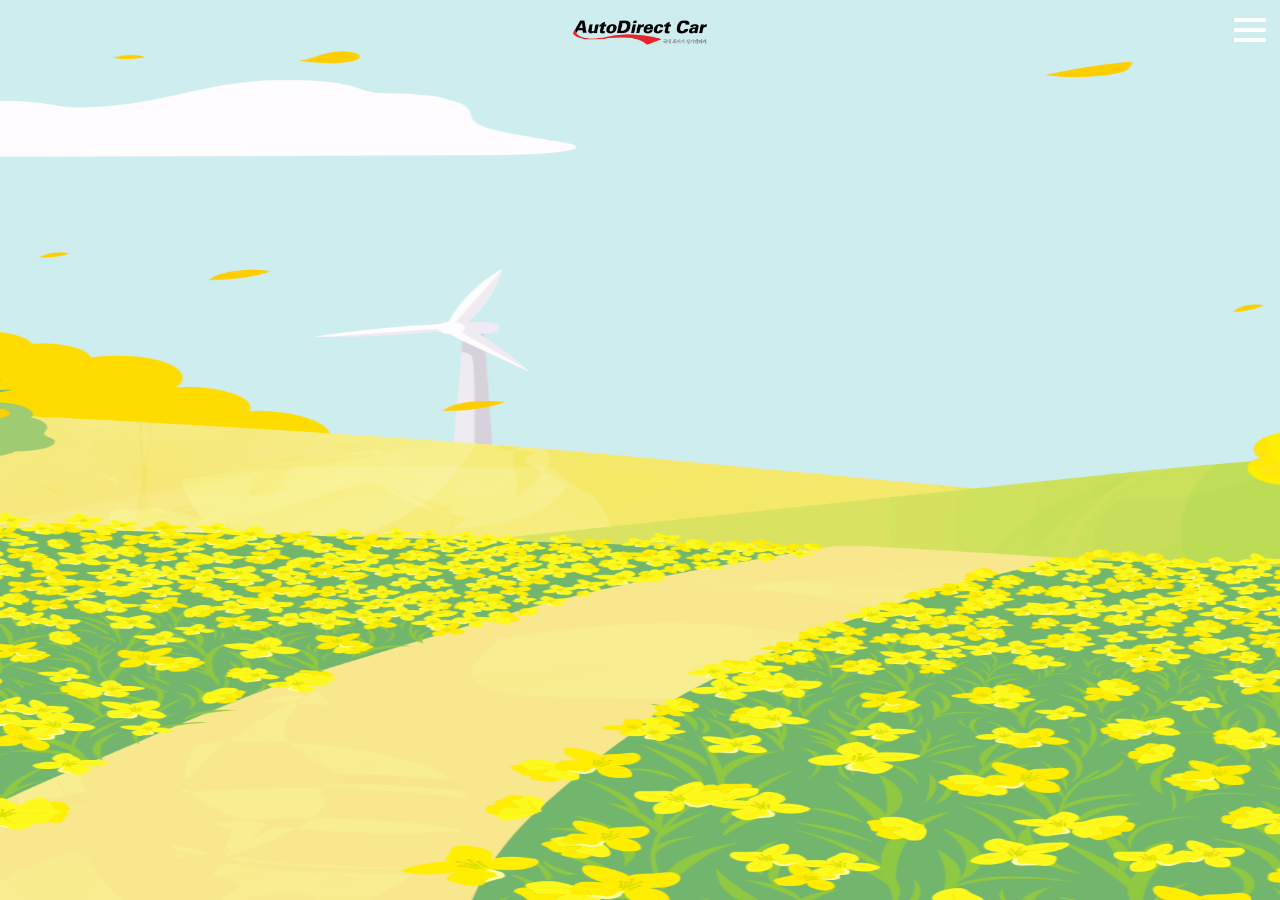
==== index.html @ 4848fab8 "오토다이렉트카 모바일 홈페이지 시작" ====
<!DOCTYPE html>
<html>
<head>
<title></title>
<meta name="description" content="신차구매, 국산차 수입차 할부 리스 장기렌트, 오토리스, 장기렌트카 가격비교사이트, 보증금없는장기렌트카, 무보증 비교견적">
<meta property="og:type" content="website">
<meta property="og:title" content="스마트오토 - 신차 장기렌트카 자동차리스 비교견적, 오토리스 장기렌트카 가격비교 사이트">
<meta property="og:description" content="신차구매, 국산차 수입차 할부 리스 장기렌트, 오토리스, 장기렌트카 가격비교사이트, 보증금없는장기렌트카, 무보증 비교견적">
<meta property="og:image" content="resources/img/logo.png">
<meta property="og:url" content="http://autodirectcar.com">
<meta http-equiv="Content-Type" content="text/html; charset=utf-8">
<meta http-equiv="X-UA-Compatible" content="IE=edge">
<meta name="viewport" content="width=device-width, initial-scale=1">
<link rel="stylesheet" type="text/css" href="resources/css/style.css">
<link rel="stylesheet" type="text/css" href="resources/css/owl.carousel.min.css">
<link rel="stylesheet" type="text/css" href="resources/css/owl.theme.default.min.css">
<link rel="stylesheet" type="text/css" href="resources/css/jquery.mCustomScrollbar.css">
</head>
<body id="main">
<div class="header">
    <div class="header-wrap">
        <div class="logo"><a href="#"><img src="resources/img/top_logo.png"></a></div>
        <div class="nav-ctr"></div>
        <div class="nav">
            <div class="nav-wrap">
                <h2><a href="#"><img src="resources/img/icon_nav_home.png"></a>
                    <div class="close-nav"><img src="resources/img/icon_nav_close.png"></div>
                </h2>
                <h3 class="sale">SALE</h3>
                <ul class="nav-sale">
                    <li><a href="timeattack.html"><span>타임어택<br>특가</span></a></li>
                    <li><a href="eco.html"><span>친환경<br>특가</span></a></li>
                    <li><a href="hotdeal.html"><span>온앤온<br>핫딜</span></a></li>
                </ul>
                <h3 class="menu">AUTODIRECTCAR</h3>
                <ul class="nav-menu">
                    <li><a href="company.html"><span>회사소개</span></a></li>
                    <li><a href="#allcar"><span>장기렌터카란?</span></a></li>
                    <li><a href="#youtube"><span>고객후기</span></a></li>
                    <li><a href="#review"><span>공지사항</span></a></li>
                    <li><a href="#quotation"><span>언론보도</span></a></li>
                    <li><a href="#quotation"><span>수상내역</span></a></li>
                </ul>
                <ul class="nav-link">
                    <li><a href=""><span><img src="resources/img/icon_nav_blog.png"></span><span>오토공식블로그</span></a></li>
                    <li><a href=""><span><img src="resources/img/icon_nav_youtube.png"></span><span>연애인특판팀<br>유튜브</span></a></li>
                    <li><a href=""><span><img src="resources/img/icon_nav_talktalk.png"></span><span>네이버톡톡상담</span></a></li>
                </ul>
                <div class="nav-tel">
                    <a href="tel:16445752"><span>가장빠른 상담</span><strong>1644 - 5752</strong></a>
                    <span>상담가능시간</span>
                    <span>평일 : 10:00 ~ 18:30 / 주말 및 공휴일 : 13:00 ~ 17:00</span>
                </div>
            </div>
        </div>
    </div>
</div>
<div class="content">
    <div class="main-btns"></div>
</div>
</body>
<script src="https://code.jquery.com/jquery-1.11.0.min.js"></script>
<script>
$('.nav-ctr').click(function() {
    $('.nav').addClass('on');
});

$('.close-nav').click(function() {
    $('.nav').removeClass('on');
});
</script>
</body>
</html>
---- resources/css/style.css ----
/* noto-sans-kr-100 - latin_korean */
@font-face {
font-family:'Noto Sans KR';
font-style:normal;
font-weight:100;
src:url('../fonts/noto-sans-kr-v12-latin_korean-100.eot'); /* IE9 Compat Modes */
src:local('Noto Sans KR Thin'), local('NotoSansKR-Thin'),
        url('../fonts/noto-sans-kr-v12-latin_korean-100.eot?#iefix') format('embedded-opentype'), /* IE6-IE8 */
        url('../fonts/noto-sans-kr-v12-latin_korean-100.woff2') format('woff2'), /* Super Modern Browsers */
        url('../fonts/noto-sans-kr-v12-latin_korean-100.woff') format('woff'), /* Modern Browsers */
        url('../fonts/noto-sans-kr-v12-latin_korean-100.ttf') format('truetype'), /* Safari, Android, iOS */
        url('../fonts/noto-sans-kr-v12-latin_korean-100.svg#NotoSansKR') format('svg'); /* Legacy iOS */
}
/* noto-sans-kr-300 - latin_korean */
@font-face {
font-family:'Noto Sans KR';
font-style:normal;
font-weight:300;
src:url('../fonts/noto-sans-kr-v12-latin_korean-300.eot'); /* IE9 Compat Modes */
src:local('Noto Sans KR Light'), local('NotoSansKR-Light'),
        url('../fonts/noto-sans-kr-v12-latin_korean-300.eot?#iefix') format('embedded-opentype'), /* IE6-IE8 */
        url('../fonts/noto-sans-kr-v12-latin_korean-300.woff2') format('woff2'), /* Super Modern Browsers */
        url('../fonts/noto-sans-kr-v12-latin_korean-300.woff') format('woff'), /* Modern Browsers */
        url('../fonts/noto-sans-kr-v12-latin_korean-300.ttf') format('truetype'), /* Safari, Android, iOS */
        url('../fonts/noto-sans-kr-v12-latin_korean-300.svg#NotoSansKR') format('svg'); /* Legacy iOS */
}
/* noto-sans-kr-regular - latin_korean */
@font-face {
font-family:'Noto Sans KR';
font-style:normal;
font-weight:400;
src:url('../fonts/noto-sans-kr-v12-latin_korean-regular.eot'); /* IE9 Compat Modes */
src:local('Noto Sans KR Regular'), local('NotoSansKR-Regular'),
        url('../fonts/noto-sans-kr-v12-latin_korean-regular.eot?#iefix') format('embedded-opentype'), /* IE6-IE8 */
        url('../fonts/noto-sans-kr-v12-latin_korean-regular.woff2') format('woff2'), /* Super Modern Browsers */
        url('../fonts/noto-sans-kr-v12-latin_korean-regular.woff') format('woff'), /* Modern Browsers */
        url('../fonts/noto-sans-kr-v12-latin_korean-regular.ttf') format('truetype'), /* Safari, Android, iOS */
        url('../fonts/noto-sans-kr-v12-latin_korean-regular.svg#NotoSansKR') format('svg'); /* Legacy iOS */
}
/* noto-sans-kr-500 - latin_korean */
@font-face {
font-family:'Noto Sans KR';
font-style:normal;
font-weight:500;
src:url('../fonts/noto-sans-kr-v12-latin_korean-500.eot'); /* IE9 Compat Modes */
src:local('Noto Sans KR Medium'), local('NotoSansKR-Medium'),
        url('../fonts/noto-sans-kr-v12-latin_korean-500.eot?#iefix') format('embedded-opentype'), /* IE6-IE8 */
        url('../fonts/noto-sans-kr-v12-latin_korean-500.woff2') format('woff2'), /* Super Modern Browsers */
        url('../fonts/noto-sans-kr-v12-latin_korean-500.woff') format('woff'), /* Modern Browsers */
        url('../fonts/noto-sans-kr-v12-latin_korean-500.ttf') format('truetype'), /* Safari, Android, iOS */
        url('../fonts/noto-sans-kr-v12-latin_korean-500.svg#NotoSansKR') format('svg'); /* Legacy iOS */
}
/* noto-sans-kr-700 - latin_korean */
@font-face {
font-family:'Noto Sans KR';
font-style:normal;
font-weight:700;
src:url('../fonts/noto-sans-kr-v12-latin_korean-700.eot'); /* IE9 Compat Modes */
src:local('Noto Sans KR Bold'), local('NotoSansKR-Bold'),
        url('../fonts/noto-sans-kr-v12-latin_korean-700.eot?#iefix') format('embedded-opentype'), /* IE6-IE8 */
        url('../fonts/noto-sans-kr-v12-latin_korean-700.woff2') format('woff2'), /* Super Modern Browsers */
        url('../fonts/noto-sans-kr-v12-latin_korean-700.woff') format('woff'), /* Modern Browsers */
        url('../fonts/noto-sans-kr-v12-latin_korean-700.ttf') format('truetype'), /* Safari, Android, iOS */
        url('../fonts/noto-sans-kr-v12-latin_korean-700.svg#NotoSansKR') format('svg'); /* Legacy iOS */
}
/* noto-sans-kr-900 - latin_korean */
@font-face {
font-family:'Noto Sans KR';
font-style:normal;
font-weight:900;
src:url('../fonts/noto-sans-kr-v12-latin_korean-900.eot'); /* IE9 Compat Modes */
src:local('Noto Sans KR Black'), local('NotoSansKR-Black'),
        url('../fonts/noto-sans-kr-v12-latin_korean-900.eot?#iefix') format('embedded-opentype'), /* IE6-IE8 */
        url('../fonts/noto-sans-kr-v12-latin_korean-900.woff2') format('woff2'), /* Super Modern Browsers */
        url('../fonts/noto-sans-kr-v12-latin_korean-900.woff') format('woff'), /* Modern Browsers */
        url('../fonts/noto-sans-kr-v12-latin_korean-900.ttf') format('truetype'), /* Safari, Android, iOS */
        url('../fonts/noto-sans-kr-v12-latin_korean-900.svg#NotoSansKR') format('svg'); /* Legacy iOS */
}

html {font-size:15px;height:100%;}
html, body, h1, h2, h3, h4, h5, h6, p, div, img {margin:0;padding:0;border:0;font-family:'Noto Sans KR', sans-serif;letter-spacing:-1px;font-weight:400;color:#222;}
body {overflow:auto;height:100%;}
h1,h2{font-weight:bold;}
strong {font-weight:600;}
table,tr,td,thead,tbody,tfoot{border-spacing:0;border-collapse:collapse;}
ul, ol, li{list-style:none;padding:0;margin:0;}
a{text-decoration:none;color:#323232;}
a:hover{color:#c2c2c2;}
button:focus{outline:none;}
input,button,select,textarea {outline:none;font-family:'Noto Sans KR', sans-serif;font-weight:400;}

/* Header Area */
.header {position:fixed;top:0;left:0;right:0;bottom:0;height:60px;background-color:#FFF;z-index:90;box-shadow:inset 0 -2px 0 0 #eee;}
.header-wrap {position:relative;margin:0 auto;}
.header-wrap:after {content:"";display:block;clear:both;}
.header .nav-ctr {position:absolute;top:0;right:0;width:60px;height:60px;display:block;line-height:60px;text-align:center;font-size:0;background:url(../img/icon_header_nav.png) 50% 50% no-repeat;}
.header .nav-ctr img {vertical-align:middle;height:22px;}
.header .logo {position:absolute;top:17px;left:15px;}
.header .logo a {display:block;}
.header .logo img {vertical-align:middle;height:25px;margin-top:3px;}

.header .nav {position:fixed;top:0;right:0;left:0;bottom:0;margin:0;background-color:rgba(0,0,0,0.2);display:none;z-index:10;}
.header .nav.on {display:block;}
.header .nav-wrap {position:absolute;top:0;right:0;bottom:0;background-color:#fff;width:80%;overflow:auto;padding-bottom:15px;}
.header .nav h2 > a {display:inline-block;width:50px;height:50px;line-height:50px;padding-left:20px;}
.header .nav h2 > a > img {height:22px;vertical-align:middle;margin-top:-3px;}
.header .nav h2 .close-nav {position:absolute;top:0;right:0;width:50px;height:50px;display:block;line-height:50px;text-align:center;font-size:0;}
.header .nav h2 .close-nav img {height:20px;vertical-align:middle;}
.header .nav h3 {height:36px;line-height:36px;font-size:16px;color:#fff;padding-left:15px;letter-spacing:1px;}
.header .nav h3.sale {background-color:#eb5c5e;}
.header .nav h3.menu {background-color:#fd9706;}
.header .nav ul:after {content:"";display:block;clear:both;}

.header .nav ul.nav-sale {display:flex;}
.header .nav ul.nav-sale li {flex:1;border-left:1px solid #e6e6e6;}
.header .nav ul.nav-sale li a {display:block;text-align:center;padding:15px 0;line-height:18px;font-size:15px;color:#222;}
.header .nav ul.nav-sale li:first-child {border-left:0 none;}
.header .nav ul.nav-sale li:first-child a {color:#eb5c5e;}

.header .nav ul.nav-menu li {border-bottom:1px solid #e6e6e6;}
.header .nav ul.nav-menu li a {display:block;text-align:left;padding:0 0 0 15px;line-height:40px;font-size:15px;box-sizing:border-box;background:url(../img/icon_nav_arrow.png) 100% 50% no-repeat;}
.header .nav ul.nav-menu li:first-child {border-left:0 none;}

.header .nav ul.nav-link {display:flex;}
.header .nav ul.nav-link li {flex:1;border-left:1px solid #e6e6e6;border-bottom:1px solid #e6e6e6;}
.header .nav ul.nav-link li a {display:block;text-align:center;padding:10px 0 7px 0;line-height:16px;font-size:14px;color:#222;}
.header .nav ul.nav-link li a span {display:block;}
.header .nav ul.nav-link li a span img {height:25px;}
.header .nav ul.nav-link li:nth-child(1) a span,
.header .nav ul.nav-link li:nth-child(3) a span {line-height:24px;}
.header .nav ul.nav-link li:first-child {border-left:0 none;}

.header .nav .nav-tel a {display:block;margin:0 auto 10px auto;padding:15px 0;border-bottom:1px solid #e6e6e6;padding-left:75px;background:url(../img/icon_nav_tel.png) 15px 50% no-repeat;background-size:45px;box-sizing:border-box;}
.header .nav .nav-tel a span {display:block;font-size:14px;line-height:16px;color:#222;}
.header .nav .nav-tel a strong {color:#d70000;font-size:24px;line-height:30px;}

.header .nav .nav-tel > span {display:block;padding:0 15px;font-size:12px;color:#222;}


.header .nav .nav-info {padding:10px 0 15px 0;text-align:center;}
.header .nav .nav-info strong {font-size:20px;color:#1c35a8;font-weight:600;display:block;}
.header .nav .nav-info span {display:block;font-size:11px;}

/* Main Page - Style */
body#main {background:url(../img/main_bg.png) 0 0 no-repeat;background-size:100% 100%;}
body#main .header {background-color:transparent;box-shadow:none;}
body#main .header .logo {left:50%;margin-left:-67px;}
body#main .header .nav-ctr {background-image:url(../img/icon_header_nav_white.png)}

/* Content Area */
.content {padding-top:60px;}

/* Main Image Area */
.main-item {position:relative;text-align:center;}
.main-item img {margin:0 auto;}
.main-item {background-position:50% 0;background-repeat:no-repeat}
.main-image-media {position:absolute;top:385px;left:50%;margin-left:-168px;}

.main-image.owl-carousel .owl-dots {position:absolute;bottom:5px;left:50%;transform:translateX(-50%);}
.main-image.owl-carousel .owl-dots button{margin:0;}
.main-image.owl-carousel button.owl-dot {display:inline-block;background-color:#fff;width:10px;height:10px;border-radius:50%;margin:0 3px;}
.main-image.owl-carousel button.owl-dot.active {background:#5450ff}

/* Team Schedule */
.team-schedule {margin:0 auto;text-align:center;padding:30px 10px;}
.team-schedule > h2 {font-size:32px;margin:0;padding:0 0 10px 0;}
.team-schedule > h2 > span {font-weight:300;display:block;text-align:center;line-height:40px;}
.team-schedule > h2 > strong {color:#2d2ba8;padding:0 20px;display:block;text-align:center;}
.team-schedule > p {font-weight:300;font-size:15px;padding:0 15px;}
.team-schedule > p > small {font-size:11px;padding-left:5px;}

.team-sch-wrap {position:relative;width:100%;margin-top:30px;}

.team-sch-wrap .schedule-list {position:relative;padding:0 11px 20px 0;box-sizing:border-box;}
.team-sch-wrap .schedule-list .schedule-item {display:block;margin:0;box-sizing:border-box;border-top:1px solid #ccc;border-bottom:1px solid #ccc;height:56px;border-left:1px solid #ccc;}
.team-sch-wrap .schedule-list .schedule-item span {display:block;padding-top:5px;font-size:12px;text-align:center;color:#777;}
.team-sch-wrap .schedule-list .schedule-item strong {display:block;font-size:18px;text-align:center;color:#454545;font-weight:600;padding-bottom:3px;}
.team-sch-wrap .schedule-list .schedule-item.active {border-bottom:2px solid #2d2ba8;}
.team-sch-wrap .schedule-list .schedule-item.active span {color:#454545;}
.team-sch-wrap .schedule-list .schedule-item.active strong {color:#121212;}

.schedule-list.owl-carousel .owl-nav {position:absolute;top:0;left:0;right:0;}
.schedule-list.owl-carousel .owl-nav button.owl-next {position:absolute;top:0;right:-10px;width:21px;height:56px;background:url(../img/schedule_arrow.png) 100% 0 no-repeat;font-size:0;overflow:hidden;text-indent:-300px;}
.schedule-list.owl-carousel .owl-nav button.owl-prev {position:absolute;top:0;left:-10px;width:21px;height:56px;background:url(../img/schedule_arrow.png) 0 0 no-repeat;font-size:0;overflow:hidden;text-indent:-300px;margin-bottom:-1px;}

.team-sch-wrap .team-list {text-align:left;}
.team-list:after {content:"";display:block;clear:both;}
.team-list .team-box {display:block;box-sizing:border-box;border:1px solid #eee;}
.team-list .team-box h3 {padding:5px 0;text-align:center;background-color:#eee;color:#333;font-size:20px;font-weight:600;line-height:30px;}
.team-list .team-box .team-info {position:relative;font-size:0;color:#555;padding-top:15px;}
.team-list .team-box .team-info-text {position:absolute;top:20px;left:10px;}
.team-list .team-box .team-info-text h4 {font-size:24px;font-weight:600;}
.team-list .team-box .team-info-text p {font-size:12px;font-weight:300;}
.team-list .team-box .team-leader {position:relative;background-color:#eeeeee;padding:5px;min-height:100px;box-sizing:border-box;color:#555;}
.team-list .team-box .team-leader .leader-info {padding-left:5px;padding-top:5px;font-size:12px;font-weight:500;color:#555;}
.team-list .team-box .team-leader .leader-info h4 {font-size:20px;padding-bottom:5px;}
.team-list .team-box.active h3 {background-color:#5450ff;color:#fff;}
.team-list .team-box.active .team-info {color:#121212;}
.team-list .team-box.active .team-info:before {content:"";position:absolute;top:0;left:0;width:2px;bottom:0;background-color:#5450ff;z-index:1;}
.team-list .team-box.active .team-info:after {content:"";position:absolute;top:0;right:0;width:2px;bottom:0;background-color:#5450ff;z-index:1;}
.team-list .team-box.active .team-leader {border:2px solid #5450ff;border-top:0 none;}
.team-list .team-box.active .team-leader .leader-info {color:#121212;}
.team-list .team-box .team-info img,
.team-list .team-box .team-leader .leader-img img {filter:grayscale(100%);opacity:0.7;width:100%;}
.team-list .team-box.active .team-info img,
.team-list .team-box.active .team-leader .leader-img img {filter:grayscale(0);opacity:1;}
.team-list .team-box:hover .team-info img,
.team-list .team-box:hover .team-leader .leader-img img {filter:grayscale(0);opacity:1;transition:all 0.5s;}

/* Guerrilla Deals */
.guerrilla-deals {width:100%;background:#eee;}
.guerrilla-deals .guerrilla-wrap {position:relative;margin:0 auto;padding:100px 0 30px 0;}
.guerrilla-deals h2 {position:absolute;top:30px;left:0;right:0;font-size:28px;font-weight:300;text-align:center;}
.guerrilla-deals h2 strong {font-weight:600;}
.guerrilla-deals h2 span {display:inline-block;position:relative;font-weight:600;color:#ff008a;}
.guerrilla-deals .guerrilla-list {display:block;padding:0 40px;box-sizing:border-box;}
.guerrilla-deals .guerrilla-item {background-color:#fff;border-left:1px solid #eee;}
.guerrilla-deals .guerrilla-item:first-child {border-left:0 none;}
.guerrilla-deals .guerrilla-item:hover {background-color:#e4ff00;}
.guerrilla-deals .guerrilla-item .car-info {padding:20px 0 0 0;}
.guerrilla-deals .guerrilla-item .car-info .car-name {text-align:center;font-size:24px;font-weight:600;}
.guerrilla-deals .guerrilla-item .car-info .car-image {text-align:center;height:150px;line-height:150px;}
.guerrilla-deals .guerrilla-item .car-info .car-image img {display:inline-block;max-width:220px;vertical-align:middle;}
.guerrilla-deals .guerrilla-item .car-info .car-desc {text-align:center;padding:10px 0;font-weight:300;}

.guerrilla-deals .guerrilla-item .price-info {text-align:center;max-width:280px;margin:0 auto;}
.guerrilla-deals .guerrilla-item .price-info > .before-price {color:#222;font-size:18px;text-decoration:line-through;}
.guerrilla-deals .guerrilla-item .price-info > .before-price:before {content:"기존 납입금 ";}
.guerrilla-deals .guerrilla-item .price-info > .sale-price {color:#ee3363;padding-bottom:5px;font-size:30px;font-weight:800;}
.guerrilla-deals .guerrilla-item .price-info > .sale-price:before {content:"가격비교 특가 ";font-size:16px;font-weight:400;}
.guerrilla-deals .guerrilla-item .price-info > .total-price strong {padding:10px 5px 0 0;width:auto;font-size:34px;color:#ff008a;font-weight:600;}
.guerrilla-deals .guerrilla-item .price-info > .total-price small {font-size:14px;color:#222;}

.guerrilla-deals .guerrilla-item .btn-area {padding:10px 0 30px 0;text-align:center;}
.guerrilla-deals .guerrilla-item .btn-area button {padding:5px 40px;font-size:18px;font-weight:600;color:#333;border:1px solid #333;background-color:transparent;cursor:pointer;}
.guerrilla-deals .guerrilla-item .btn-area button span {display:inline-block;}
.guerrilla-deals .guerrilla-item .btn-area button img {width:35px;height:11px;display:inline-block;}

.guerrilla-list.owl-carousel .owl-nav {position:absolute;top:0;left:0;right:0;}
.guerrilla-list.owl-carousel .owl-nav button.owl-next {position:absolute;top:0;right:0;bottom:0;width:40px;height:400px;background:url(../img/guerrilla_arrow.png) 100% 50% no-repeat;font-size:0;overflow:hidden;text-indent:-300px;}
.guerrilla-list.owl-carousel .owl-nav button.owl-prev {position:absolute;top:0;left:0;bottom:0;width:40px;height:400px;background:url(../img/guerrilla_arrow.png) 0 50% no-repeat;font-size:0;overflow:hidden;text-indent:-300px;margin-bottom:-1px;}

.guerrilla-list.owl-carousel .owl-dots {text-align:center;padding:5px 0;}
.guerrilla-list.owl-carousel .owl-dots button{margin:0;}
.guerrilla-list.owl-carousel button.owl-dot {display:inline-block;background-color:#fff;width:10px;height:10px;border-radius:50%;margin:0 3px;}
.guerrilla-list.owl-carousel button.owl-dot.active {background:#ee3363}


/* All Car List */
.allcar-list {margin:0 auto;padding-top:30px;}
.allcar-list h2 {font-weight:300;font-size:32px;color:#333;padding-bottom:10px;text-align:center;}
.allcar-list h2 strong {font-weight:800;color:#172d5f;}

/* Tab */
.allcar-tab {position:relative;height:85px;}
.allcar-tab .brand-tt {position:absolute;top:0;width:50%;border:1px solid #e5e5e5;height:40px;line-height:40px;text-align:center;background-color:#fff;font-size:18px;color:#333;cursor:pointer;}
.allcar-tab .brand-tt.domestic {left:0;}
.allcar-tab .brand-tt.imported {right:0;}
.allcar-tab .brand-tt.active {background-color:#274ca2;border-color:#274ca2;color:#fff;}
.allcar-tab .brand-list {position:absolute;top:40px;left:0;right:0;display:none !important;padding:0 25px;box-sizing:border-box;}
.allcar-tab .brand-list .brand-item {height:40px;line-height:40px;cursor:pointer;}
.allcar-tab .brand-list .brand-item span {position:relative;display:inline-block;line-height:21px;font-size:16px;vertical-align:middle;width:100%;text-align:center;color:#767676;}
.allcar-tab .brand-list .brand-item span:after {content:"";position:absolute;top:5px;right:0;height:15px;width:1px;background-color:#ccc;}
.brand-list.owl-carousel .owl-item.on .brand-item span {color:#000;font-weight:600;}
.allcar-tab .brand-list .brand-item.select span {color:#232323;}
.allcar-tab .brand-tt.active + .brand-list {display:block !important;}
.brand-list.owl-carousel .owl-nav {position:absolute;top:0;left:0;right:0;height:40px;}
.brand-list.owl-carousel .owl-stage-outer {z-index:1;}
.brand-list.owl-carousel .owl-nav button.owl-next,
.brand-list.owl-carousel .owl-nav button.owl-prev {position:absolute;top:2px;right:0;height:40px;width:26px;transform:none;background:transparent url(../img/slide_nav_arrow.png) 100% 50% no-repeat;font-size:0;overflow:hidden;text-indent:-99px;z-index:2;}
.brand-list.owl-carousel .owl-nav button.owl-prev {left:0;right:auto;width:26px;background-position:0 50%;}

/* Car List */
.car-list {padding:10px 5px 50px 5px;}
.car-list ul:after {content:"";display:block;clear:both;}
.car-list li {float:left;width:50%;padding:5px;box-sizing:border-box;}
.car-list .car-item {border:1px solid #ddd;position:relative;}
.car-list .car-item .car-info {position:relative;height:200px;line-height:180px;}
.car-list .car-item .car-info .badge-list {position:absolute;top:5px;left:5px;}
.car-list .car-item .car-info .badge-list .badge {float:left;height:20px;line-height:17px;border-radius:0;text-align:center;background-color:#ff7e00;margin-right:2px;padding:0 5px;margin-bottom:2px;}
.car-list .car-item .car-info .badge-list .badge.type1 {background-color:#ff7e00;}
.car-list .car-item .car-info .badge-list .badge.type2 {background-color:#d83792;}
.car-list .car-item .car-info .badge-list .badge.type3 {background-color:#3746d8;}
.car-list .car-item .car-info .badge-list .badge.type4 {background-color:#00ae6f;}
.car-list .car-item .car-info .badge-list .badge span {display:inline-block;font-size:11px;color:#fff;text-align:center;font-weight:300;}
.car-list .car-item .car-info .car-image img {width:100%;vertical-align:middle;}
.car-list .car-item .car-info .car-name {position:absolute;bottom:15px;left:10px;right:10px;text-align:center;line-height:20px;font-size:18px;font-weight:600;}
.car-list .car-item .price-info {background-color:#eeeeee;}
.car-list .car-item .price-info:after {content:"";display:block;clear:both;}
.car-list .car-item .price-info .price30,
.car-list .car-item .price-info .price0 {width:50%;float:left;text-align:center;font-size:12px;line-height:22px;box-sizing:border-box;color:#555;padding:10px 0;}
.car-list .car-item .price-info .price0 {border-left:1px solid #fff;}
.car-list .car-item .price-info .price30 span,
.car-list .car-item .price-info .price0 span {display:block;letter-spacing:-0.3px;}
.car-list .car-item .price-info .price30 strong,
.car-list .car-item .price-info .price0 strong {font-size:14px;}
.car-list .car-item .btn-area {opacity:0;position:absolute;top:-1px;left:-1px;right:-1px;bottom:-1px;background-color:rgba(0,0,0,0.5);text-align:center;}
.car-list .car-item:hover .btn-area {opacity:1;transition:all 0.2s;}
.car-list .car-item .btn-area button {position:absolute;top:50%;left:50%;vertical-align:middle;background-color:#e4ff00;color:#172d5f;border:0 none;padding:0;font-size:18px;font-weight:600;opacity:0;cursor:pointer;line-height:25px;transform:translate(-50%,-50%)}
.car-list .car-item:hover .btn-area button {opacity:1;transition:all 0.3s;transition-delay:0.2s;padding:7px 25px 7px 25px;line-height:25px;white-space:nowrap;}
.car-list .car-item:hover .btn-area button span {display:inline-block;}
.car-list .more-btn-area {padding:20px 0;text-align:center;}
.car-list .more-btn-area button {padding:6px 60px;font-size:16px;font-weight:600;color:#777;border:1px solid #777;background-color:#fff;cursor:pointer;}
.car-list .more-btn-area button:hover {background-color:#f2f2f2;}

/* Counter */
.count-area {background:#afe9fc;padding:15px 0;}
.count-area ul {margin:0 auto;}
.count-area ul:after {content:"";display:block;clear:both;}
.count-area li {position:relative;float:left;width:33.333333%;box-sizing:border-box;text-align:center;}
.count-area li img {vertical-align:middle;width:40px;height:40px;margin-bottom:10px;}
.count-area li span {display:block;font-size:14px;font-weight:300;line-height:20px;color:#274ca2;text-align:center;}
.count-area li strong {display:block;font-size:14px;font-weight:600;line-height:20px;color:#274ca2;text-align:center;}
.count-area li .count-num {font-size:20px;line-height:35px;font-weight:500;letter-spacing:-2px;color:#172d5f;vertical-align:middle;font-style:normal;}
.count-area li:nth-child(3) .count-num:after {content:"명";padding-left:3px;}

/* Youtube */
.youtube-area {background-color:#eee;padding:50px 0;}
.youtube-wrap {margin:0 auto;text-align:center;}
.youtube-tt-area {padding-bottom:20px;position:relative;}
.youtube-tt-area .tt-image {vertical-align:middle;text-align:center;}
.youtube-tt-area .tt-image img {width:100px;}
.youtube-tt-area .tt-text {display:block;text-align:center;padding:10px 20px 0 20px;}
.youtube-tt-area .tt-text p {font-size:14px;line-height:20px;font-weight:300;color:#333;}
.youtube-tt-area .tt-text a {display:inline-block;margin-top:20px;background-color:#f00000;height:50px;line-height:50px;padding:0;width:90%;font-weight:500;color:#fff;}


.contract-area {margin:0 auto;padding:30px 0;text-align:center;}
.contract-area > h2 {font-size:32px;margin:0;padding:0 0 20px 0;}
.contract-area > h2 > span {font-weight:400;}
.contract-area > h2 > strong {color:#172d5f;padding-left:10px;}
.contract-area > p {font-weight:300;font-size:18px;}
.contract-area > p > small {font-size:16px;padding-left:5px;}

.contract-list {padding:0 40px;box-sizing:border-box;}
.contract-item .item-img {font-size:0;}
.contract-item .item-tt {font-size:16px;color:#333;font-weight:500;padding:10px 0;}
.contract-item .item-text {font-size:12px;line-height:15px;max-height:60px;overflow:hidden;white-space:pre-wrap;word-break:break-all;color:#555;}
.contract-item .item-date {font-size:12px;color:#555;padding:5px 0;}

.contract-list.owl-carousel .owl-nav {position:absolute;top:0;left:0;right:0;}
.contract-list.owl-carousel .owl-nav button.owl-next {position:absolute;top:0;right:0;bottom:0;width:40px;height:240px;background:url(../img/guerrilla_arrow.png) 100% 50% no-repeat;font-size:0;overflow:hidden;text-indent:-300px;}
.contract-list.owl-carousel .owl-nav button.owl-prev {position:absolute;top:0;left:0;bottom:0;width:40px;height:240px;background:url(../img/guerrilla_arrow.png) 0 50% no-repeat;font-size:0;overflow:hidden;text-indent:-300px;margin-bottom:-1px;}


.quotation-area {background-color:#eeeeee;padding:30px 0;}
.quotation-wrap {position:relative;margin:0 auto;}
.quotation-left {position:relative;padding-left:140px;padding-bottom:15px;}
.quotation-left h2 {position:absolute;top:0;left:0;font-size:32px;font-weight:600;color:#172d5f;width:130px;text-align:right;letter-spacing:-2px;}
.quotation-left strong {display:block;font-size:18px;font-weight:600;color:#333;line-height:20px;padding-top:8px;}
.quotation-left p {font-size:11px;font-weight:400;color:#777;}
.bottom-quo-form {padding:0 15px;}
.bottom-quo-form table {table-layout:fixed;width:100%;}
.bottom-quo-form table td {padding:5px;vertical-align:top;}
.bottom-quo-form table td.tc {text-align:center;}
.bottom-quo-form select {-webkit-appearance:none;appearance:none;width:100%;height:40px;line-height:38px;border:1px solid #d0d0d0;color:#333;font-size:15px;box-sizing:border-box;padding:0 20px;background:#fff url(../img/bottom_quotation_arrow.png) 100% 50% no-repeat;}
.bottom-quo-form select::-ms-expand {display:none;}
.bottom-quo-form select > option {color:#121212;}
.bottom-quo-form input[type="text"] {width:100%;height:40px;line-height:37px;border:1px solid #d0d0d0;background-color:#fff;color:#333;font-size:15px;box-sizing:border-box;padding:0 20px;}
.bottom-quo-form textarea {resize:none;border:1px solid #d0d0d0;background-color:#fff;width:100%;height:74px;overflow:auto;font-size:16px;color:#333;padding:10px;box-sizing:border-box;}
.bottom-quo-form a.act-btn {display:inline-block;line-height:44px;height:46px;border-bottom:3px solid #a51036;width:60%;box-sizing:border-box;text-align:center;color:#fff;background-color:#ee3363;font-size:18px;font-weight:600;}
.bottom-quo-form a.act-btn:hover {background-color:#ee3363;}

.footer {padding:20px 0 100px 0;background-color:#e0e0e0;color:#777;font-size:14px;line-height:20px;}
.footer .company-tt {padding-bottom:10px;font-size:16px;font-weight:600;}
.footer p {font-size:12px;font-weight:400;padding:0 20px;}

.floating {position:fixed;bottom:0;left:0;right:0;height:70px;background-color:#ccc;border-top:1px solid #aaa;z-index:5;box-shadow:5px 0 10px rgba(0,0,0,0.2);padding:0 20px;}
.floating .btn-floating {text-align:center;display:inline-block;padding:11px 10px 8px 10px;vertical-align:middle;}
.floating .btn-floating span {display:block;font-size:13px;font-weight:500;}
.floating .btn-quotation {position:absolute;top:10px;right:20px;display:inline-block;width:calc(100% - 180px);height:45px;text-align:center;line-height:45px;vertical-align:middle;background-color:#e4ff00;font-size:18px;font-weight:600;color:#172d5f;}


.popup-quotation {position:fixed;top:0;left:0;right:0;bottom:0;z-index:100;display:none;}
.popup-quotation.on {display:block;}
.popup-quotation .popup-box {background-color:#fff;position:absolute;top:0px;left:0;right:0;bottom:0px;overflow:auto;}
.popup-quotation .popup-box .popup-tt {position:absolute;top:0;left:0;right:0;border-radius:20px 20px 0 0;height:49px;border-bottom:1px solid #222;}
.popup-quotation .popup-box .popup-tt h2 {padding:11px 20px;font-size:18px;}
.popup-quotation .popup-box .popup-tt .popup-close {position:absolute;right:0;top:0;width:49px;height:49px;padding:0;background-color:transparent;border:0 none;cursor:pointer;}
.popup-quotation .popup-box .popup-tt .popup-close img {height:16px;}
.popup-quotation .popup-box .popup-ctn {position:absolute;top:50px;left:0;bottom:20px;right:0;overflow:auto;}

.popup-quotation .quotation-step {position:relative;background-color:#e0e0e0;height:90px;border-bottom:1px solid #222222;box-sizing:border-box;}
.popup-quotation .quotation-step .step-item {display:none;}
.popup-quotation .quotation-step .step-item.active {display:block;}
.popup-quotation .quotation-step .step-item h3 {text-align:center;font-size:24px;font-weight:600;line-height:89px;}
.popup-quotation .quotation-step .step-nav {position:absolute;top:0;width:40px;height:90px;border:0 none;background-color:transparent;text-align:center;font-size:16px;}
.popup-quotation .quotation-step .step-nav.left {left:0;}
.popup-quotation .quotation-step .step-nav.right {right:0;}
.popup-quotation .quotation-step .step-nav img {vertical-align:middle;}

.popup-quotation .step-ctn {display:none;}
.popup-quotation .step-ctn.active {display:block;}

.popup-quotation .select-item {box-sizing:border-box;border-left:1px solid #eee;box-sizing:border-box;}
.popup-quotation .step-ctn .select-item h3 {position:relative;height:45px;line-height:45px;background-color:#f3f3f3;border-top:1px solid #bcbcbc;border-bottom:1px solid #bcbcbc;padding:0 25px;color:#fff;color:#222;font-weight:300;}
.popup-quotation .step-ctn .select-item h3 .btn-folder {position:absolute;top:0;right:0;height:45px;width:45px;text-align:center;border:0 none;background:transparent url("../img/icon_up.png") 50% 50% no-repeat;}
.popup-quotation .step-ctn .select-item h3.close .btn-folder {background-image:url("../img/icon_down.png");}
.popup-quotation .step-ctn .select-item h3.close + ul {display:none;}
.popup-quotation .select-item:first-child h3 {border-top:0 none;}
.popup-quotation .select-item ul {list-style:none;margin:0;padding:10px 0;box-sizing:border-box;}
.popup-quotation .mCSB_inside > .mCSB_container {margin-right:5px;padding:0;}
.popup-quotation .mCSB_scrollTools {width:4px;}
.popup-quotation .mCSB_scrollTools .mCSB_dragger .mCSB_dragger_bar {background-color:#bdbdbd;}
.popup-quotation .select-item ul li {height:36px;line-height:36px;font-size:14px;}
.popup-quotation .select-item.with_price ul li input[type="radio"] + label,
.popup-quotation .select-item.with_price ul li input[type="checkbox"] + label {padding-right:100px;}
.popup-quotation .select-item ul li input[type="radio"],
.popup-quotation .select-item ul li input[type="checkbox"] {display:none;}
.popup-quotation .select-item ul li input[type="radio"] + label,
.popup-quotation .select-item ul li input[type="checkbox"] + label {position:relative;display:block;white-space:nowrap;overflow:hidden;text-overflow:ellipsis;cursor:pointer;padding:0 20px;line-height:26px;}
.popup-quotation .select-item ul li input[type="radio"] + label:hover,
.popup-quotation .select-item ul li input[type="checkbox"] + label:hover {background-color:#eee;}
.popup-quotation .select-item ul li input[type="radio"] + label:before,
.popup-quotation .select-item ul li input[type="checkbox"] + label:before {content:"";display:inline-block;width:16px;height:16px;background:#fff;border:1px solid #bdbdbd;margin-right:6px;vertical-align:middle;box-sizing:border-box;}
.popup-quotation .select-item ul li input[type="radio"] + label:before {border-radius:50%;}
.popup-quotation .select-item ul li input[type="radio"] + label > span,
.popup-quotation .select-item ul li input[type="checkbox"] + label > span {display:inline-block;line-height:26px;vertical-align:middle;}
.popup-quotation .select-item ul li input[type="radio"] + label > strong,
.popup-quotation .select-item ul li input[type="checkbox"] + label > strong {position:absolute;top:0;right:20px;line-height:26px;font-weight:400;font-size:14px;text-align:right;}
.popup-quotation .select-item ul li input[type="radio"]:checked + label:before,
.popup-quotation .select-item ul li input[type="checkbox"]:checked + label:before {border:2px solid #e00000;background:#fff url(../img/pop_select_check.png) 50% 50% no-repeat;}
.popup-quotation .select-item ul li input[type="radio"]:checked + label:before {background:#e00000;box-shadow:inset 0 0 0 2px #fff;}
.popup-quotation .select-item .more-btn {padding:20px 0;text-align:center;clear:both;}
.popup-quotation .select-item .more-btn button {padding:6px 60px;font-size:16px;font-weight:600;color:#777;border:1px solid #777;background-color:#fff;cursor:pointer;}
.popup-quotation .select-item .more-btn button:hover {background-color:#f2f2f2;}

.popup-quotation .select-item.car-brand ul {padding:20px 10px 5px 10px;}
.popup-quotation .select-item.car-brand ul:after {content:"";display:block;clear:both;}
.popup-quotation .select-item.car-brand ul li {width:25%;float:left;text-align:center;height:auto;}
.popup-quotation .select-item.car-brand input[type="radio"] + label:before {display:none;}
.popup-quotation .select-item.car-brand ul li input[type="radio"] + label {display:inline-block;padding:0;width:100%;}
.popup-quotation .select-item.car-brand ul li label .brand-img {width:70px;height:70px;line-height:68px;text-align:center;border:1px solid #ddd;border-radius:50%;box-sizing:border-box;margin:0 auto;}
.popup-quotation .select-item.car-brand ul li label .brand-img img {max-width:45px;max-height:45px;vertical-align:middle;}
.popup-quotation .select-item.car-brand ul li input[type="radio"] + label > span {display:block;white-space:nowrap;text-overflow:ellipsis;overflow:hidden;padding:0 5px 10px 5px;}
.popup-quotation .select-item.car-brand ul li input[type="radio"]:checked + label {background-color:transparent;}
.popup-quotation .select-item.car-brand ul li input[type="radio"]:checked + label .brand-img {border:3px solid #e00000;line-height:65px;}


.popup-quotation .select-item.car-lists ul {padding:0;}
.popup-quotation .select-item.car-lists ul li {height:auto;border-bottom:1px solid #bcbcbc;}
.popup-quotation .select-item.car-lists input[type="radio"] + label {position:relative;height:100px;padding-left:135px;border:3px solid transparent;}
.popup-quotation .select-item.car-lists input[type="radio"] + label:before {display:none;}
.popup-quotation .select-item.car-lists ul li input[type="radio"] + label > span {display:block;white-space:nowrap;text-overflow:ellipsis;overflow:hidden;padding:0 5px 10px 5px;}
.popup-quotation .select-item.car-lists ul li input[type="radio"]:checked + label {background-color:transparent;border:3px solid #e00000;}
.popup-quotation .select-item.car-lists ul li label .car-image {position:absolute;top:0;left:0;width:120px;height:100px;line-height:100px;}
.popup-quotation .select-item.car-lists ul li label .car-image img {max-width:120px;max-height:100px;vertical-align:middle;}
.popup-quotation .select-item.car-lists ul li label .car-name {padding-top:14px;font-size:16px;font-weight:600;line-height:30px;}
.popup-quotation .select-item.car-lists ul li label .car-price {font-size:14px;color:#e00000;letter-spacing:0;line-height:25px;}
.popup-quotation .select-item.car-lists ul li label .car-desc {font-size:12px;color:#555;line-height:16px;}


.popup-quotation .select-item.car-color ul {padding:10px 10px 20px 10px;box-sizing:border-box;}
.popup-quotation .select-item.car-color ul:after {content:"";display:block;clear:both;}
.popup-quotation .select-item.car-color ul li {width:25%;float:left;text-align:center;padding-top:7px;height:90px;}
.popup-quotation .select-item.car-color ul li input[type="radio"] {display:none;}
.popup-quotation .select-item.car-color ul li input[type="radio"] + label {display:inline-block;padding:8px 8px 0 8px;margin:0 auto;height:90px;overflow:hidden;border:2px solid transparent;box-sizing:border-box;cursor:pointer;white-space:inherit;background-color:#fff;}
.popup-quotation .select-item.car-color ul li input[type="radio"] + label:before {display:none;}
.popup-quotation .select-item.car-color ul li input[type="radio"]:checked + label {border:2px solid #e00000;}
.popup-quotation .select-item.car-color ul li .color-box {display:inline-block;width:60px;height:20px;border:1px solid #bdbdbd;box-sizing:border-box;}
.popup-quotation .select-item.car-color ul li input[type="radio"] + label > span {display:block;font-size:13px;line-height:15px;color:#555;}

.popup-quotation .select-item.car-price .car-price {box-sizing:border-box;padding:20px 0;}
.popup-quotation .select-item.car-price .car-price .car-image {height:120px;line-height:120px;text-align:center;}
.popup-quotation .select-item.car-price .car-price .car-image img {max-height:100px;vertical-align:middle;}
.popup-quotation .select-item.car-price .car-price .car-info strong {display:block;text-align:center;font-size:20px;}
.popup-quotation .select-item.car-price .car-price .car-info span {display:block;text-align:center;}
.popup-quotation .select-item.car-price .car-price .price-info {text-align:center;color:#e00000;}
.popup-quotation .select-item.car-price .car-price .price-info strong {font-size:42px;font-weight:600;}
.popup-quotation .select-item.car-price .car-price .price-info span {font-size:28px;}

.popup-quotation .select-item.form-area .car-form {padding:20px 10px 10px 20px;}
.popup-quotation .select-item.form-area .car-form:after {content:"";display:block;clear:both;}
.popup-quotation .select-item.form-area .form-item {position:relative;float:left;width:100%;padding:0 10px 10px 0;box-sizing:border-box;}
.popup-quotation .select-item.form-area .form-item.w50 {width:50%;}
.popup-quotation .select-item.form-area .form-item select,
.popup-quotation .select-item.form-area .form-item input {height:40px;border:1px solid #ccc;width:100%;margin:0;padding:0 0 0 10px;box-sizing:border-box;font-size:14px;}
.popup-quotation .select-item.form-area .form-item select {cursor:pointer;}
.popup-quotation .select-item.form-area .form-item label {position:absolute;display:block;top:0;left:0;height:40px;line-height:40px;font-size:14px;}
.popup-quotation .select-item.form-area .form-item.req label:after {content:"*";display:inline-block;color:#e00000;font-size:16px;padding-left:3px;}
.popup-quotation .select-item.form-area .car-form.input-list .form-item {padding-left:110px;}

.popup-quotation .popup-footer {clear:both;padding:10px 0;text-align:center;border-top:1px solid #222;}
.popup-quotation .popup-footer .user-agree {font-size:14px;}
.popup-quotation .popup-footer .footer-btnarea {padding-top:15px;}
.popup-quotation .popup-footer .quotation-btn {display:inline-block;padding:7px 80px;background-color:#e00000;color:#fff;border:0 none;border-bottom:4px solid #af0000;font-size:20px;cursor:pointer;}
.popup-quotation .popup-footer .quotation-btn:hover {border-bottom-color:#e00000;}
.popup-quotation .popup-footer .quotation-submit {display:inline-block;padding:10px 100px;background-color:#e00000;color:#fff;border:0 none;border-bottom:4px solid #af0000;font-size:20px;cursor:pointer;}
.popup-quotation .popup-footer .quotation-submit:hover {border-bottom-color:#e00000;}

.popup-policy {position:fixed;top:0;left:0;right:0;bottom:0;z-index:100;display:none;}
.popup-policy.on {display:block;}
.popup-policy .popup-box {background-color:#fff;position:absolute;top:0px;left:0;right:0;bottom:0px;overflow:auto;}
.popup-policy .popup-box .popup-tt {position:absolute;top:0;left:0;right:0;border-radius:20px 20px 0 0;height:49px;border-bottom:1px solid #222;}
.popup-policy .popup-box .popup-tt h2 {padding:11px 20px;font-size:18px;}
.popup-policy .popup-box .popup-tt .popup-close {position:absolute;right:0;top:0;width:49px;height:49px;padding:0;background-color:transparent;border:0 none;cursor:pointer;}
.popup-policy .popup-box .popup-tt .popup-close img {height:16px;}
.popup-policy .popup-box .popup-ctn {position:absolute;top:50px;left:0;bottom:20px;right:0;overflow:auto;padding:0 20px;}

.policy-box h3 {font-size:18px;padding:5px 0;}
.policy-check {padding:10px 0;}
.policy-check input[type="checkbox"] {width:20px;height:20px;vertical-align:middle;}
.policy-check label {display:inline-block;vertical-align:middle;font-size:18px;padding-left:5px;cursor:pointer;}
.policy-check.check-all {padding:10px 0;border-bottom:1px solid #bcbcbc;margin-bottom:15px;}
.policy-check.check-all label {font-size:18px;}
.policy-ctn {padding:10px;border:1px solid #bcbcbc;}
.policy-ctn table {width:100%;border-collapse:collapse;}
.policy-ctn th,
.policy-ctn td {border:1px solid #bcbcbc;font-size:13px;padding:8px 10px;color:#555;}
.policy-ctn th {background-color:#f2f2f2;font-weight:400;}
.policy-ctn p {color:#e00000;padding-top:5px;font-size:13px;font-weight:300;}


.popup-policy .popup-footer {clear:both;padding:20px 0;text-align:center;}
.popup-policy .popup-footer .user-agree {font-size:14px;}
.popup-policy .popup-footer .footer-btnarea {padding-top:15px;}
.popup-policy .popup-footer .policy-submit {display:inline-block;padding:10px 100px;background-color:#e00000;color:#fff;border:0 none;border-bottom:4px solid #af0000;font-size:20px;cursor:pointer;}
.popup-policy .popup-footer .policy-submit:hover {border-bottom-color:#e00000;}
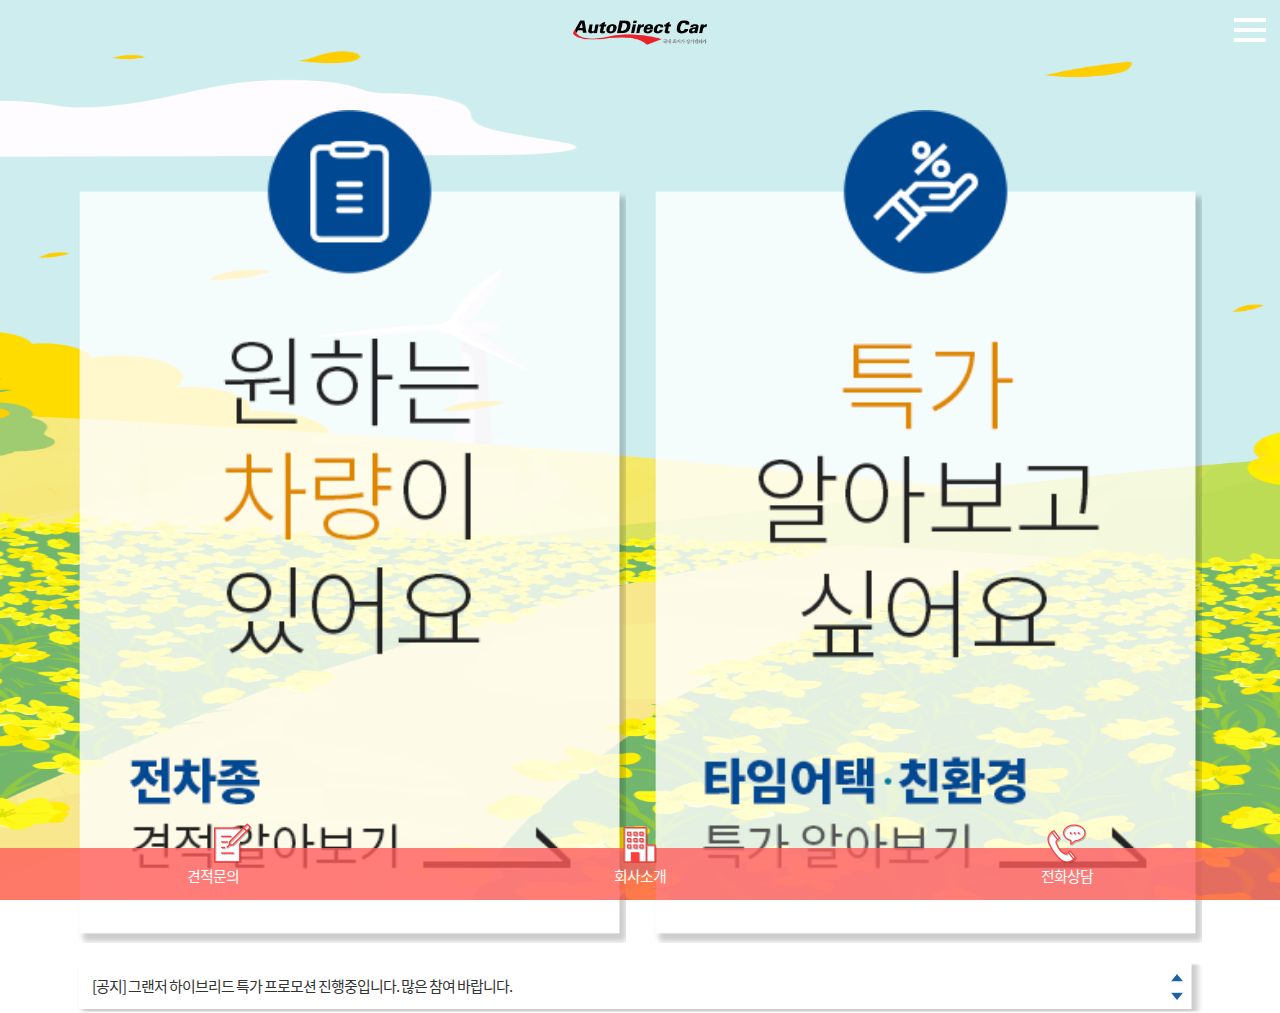
==== commit bf1468c8: "홈페이지 - 모바일 작업 업로드" ====
--- a/index.html
+++ b/index.html
@@ -19,27 +19,27 @@
 <body id="main">
 <div class="header">
     <div class="header-wrap">
-        <div class="logo"><a href="#"><img src="resources/img/top_logo.png"></a></div>
+        <div class="logo"><a href="index.html"><img src="resources/img/top_logo.png"></a></div>
         <div class="nav-ctr"></div>
         <div class="nav">
             <div class="nav-wrap">
-                <h2><a href="#"><img src="resources/img/icon_nav_home.png"></a>
+                <h2><a href="index.html"><img src="resources/img/icon_nav_home.png"></a>
                     <div class="close-nav"><img src="resources/img/icon_nav_close.png"></div>
                 </h2>
                 <h3 class="sale">SALE</h3>
                 <ul class="nav-sale">
-                    <li><a href="timeattack.html"><span>타임어택<br>특가</span></a></li>
-                    <li><a href="eco.html"><span>친환경<br>특가</span></a></li>
+                    <li><a href="time_attack.html"><span>타임어택<br>특가</span></a></li>
+                    <li><a href="ecocar.html"><span>친환경<br>특가</span></a></li>
                     <li><a href="hotdeal.html"><span>온앤온<br>핫딜</span></a></li>
                 </ul>
                 <h3 class="menu">AUTODIRECTCAR</h3>
                 <ul class="nav-menu">
                     <li><a href="company.html"><span>회사소개</span></a></li>
-                    <li><a href="#allcar"><span>장기렌터카란?</span></a></li>
-                    <li><a href="#youtube"><span>고객후기</span></a></li>
-                    <li><a href="#review"><span>공지사항</span></a></li>
-                    <li><a href="#quotation"><span>언론보도</span></a></li>
-                    <li><a href="#quotation"><span>수상내역</span></a></li>
+                    <li><a href="rentcar.html"><span>장기렌터카란?</span></a></li>
+                    <li><a href="review.html"><span>고객후기</span></a></li>
+                    <li><a href="notice.html"><span>공지사항</span></a></li>
+                    <li><a href="media.html"><span>언론보도</span></a></li>
+                    <li><a href="awards.html"><span>수상내역</span></a></li>
                 </ul>
                 <ul class="nav-link">
                     <li><a href=""><span><img src="resources/img/icon_nav_blog.png"></span><span>오토공식블로그</span></a></li>
@@ -56,10 +56,303 @@
     </div>
 </div>
 <div class="content">
-    <div class="main-btns"></div>
+    <div class="main-btns">
+        <div class="main-btn left"><a href="javascript:void(0)" class="go-quotation"><img src="resources/img/main_btn_quotation.png"></a></div>
+        <div class="main-btn right"><a href="time_attack.html"><img src="resources/img/main_btn_special.png"></a></div>
+    </div>
+    <div class="main-notice">
+        <a href="notice.html" class="main-notice-btn"></a>
+        <div class="notice-list">
+            <ul>
+                <li><a href="#">[공지] 그랜저 하이브리드 특가 프로모션 진행중입니다. 많은 참여 바랍니다.</a></li>
+                <li><a href="#">[공지] 그랜저 하이브리드 특가 프로모션 진행중입니다. 많은 참여 바랍니다.</a></li>
+                <li><a href="#">[공지] 그랜저 하이브리드 특가 프로모션 진행중입니다. 많은 참여 바랍니다.</a></li>
+                <li><a href="#">[공지] 그랜저 하이브리드 특가 프로모션 진행중입니다. 많은 참여 바랍니다.</a></li>
+                <li><a href="#">[공지] 그랜저 하이브리드 특가 프로모션 진행중입니다. 많은 참여 바랍니다.</a></li>
+            </ul>
+        </div>
+    </div>
+</div>
+<div class="footer-menu">
+    <div class="footer-btn quotation"><a href="quotation.html"><span></span><strong>견적문의</strong></a></div>
+    <div class="footer-btn company"><a href="company.html"><span></span><strong>회사소개</strong></a></div>
+    <div class="footer-btn tel"><a href="tel:16445752"><span></span><strong>전화상담</strong></a></div>
+</div>
+<div class="popup-quotation">
+    <div class="popup-box">
+        <div class="popup-tt">
+            <h2>실시간 견적문의</h2>
+            <button type="button" class="popup-close"><img src="resources/img/popup_close.png"></button>
+        </div>
+        <div class="popup-ctn">
+            <div class="quotation-step">
+                <div class="step-item step1 active">
+                    <h3>STEP.1 차량 선택</h3>
+                    <button type="text" class="step-nav right"><img src="resources/img/step_nav_right.png"></button>
+                </div>
+                <div class="step-item step2">
+                    <h3>STEP.2 모델/옵션 선택</h3>
+                    <button type="text" class="step-nav left"><img src="resources/img/step_nav_left.png"></button>
+                    <button type="text" class="step-nav right"><img src="resources/img/step_nav_right.png"></button>
+                </div>
+                <div class="step-item step3">
+                    <h3>STEP.3 차량 선택</h3>
+                    <button type="text" class="step-nav left"><img src="resources/img/step_nav_left.png"></button>
+                </div>
+            </div>
+            <div class="step-ctn step1 active" id="step_ctn1">
+                <div class="select-item car-brand">
+                    <h3>제조사 선택<button type="button" class="btn-folder"></button></h3>
+                    <ul>
+                        <li><input type="radio" id="check_brand1" name="check_brand" /><label for="check_brand1"><div class="brand-img"><img src="resources/img/sample_logo.png"></div><span>현대</span></label></li>
+                        <li><input type="radio" id="check_brand2" name="check_brand" /><label for="check_brand2"><div class="brand-img"><img src="resources/img/sample_logo.png"></div><span>기아</span></label></li>
+                        <li><input type="radio" id="check_brand3" name="check_brand" /><label for="check_brand3"><div class="brand-img"><img src="resources/img/sample_logo.png"></div><span>르노삼성</span></label></li>
+                        <li><input type="radio" id="check_brand4" name="check_brand" /><label for="check_brand4"><div class="brand-img"><img src="resources/img/sample_logo.png"></div><span>쉐보레</span></label></li>
+                        <li><input type="radio" id="check_brand5" name="check_brand" /><label for="check_brand5"><div class="brand-img"><img src="resources/img/sample_logo.png"></div><span>BMW</span></label></li>
+                        <li><input type="radio" id="check_brand6" name="check_brand" /><label for="check_brand6"><div class="brand-img"><img src="resources/img/sample_logo.png"></div><span>벤츠</span></label></li>
+                        <li><input type="radio" id="check_brand7" name="check_brand" /><label for="check_brand7"><div class="brand-img"><img src="resources/img/sample_logo.png"></div><span>쉐보레</span></label></li>
+                        <li><input type="radio" id="check_brand8" name="check_brand" /><label for="check_brand8"><div class="brand-img"><img src="resources/img/sample_logo.png"></div><span>BMW</span></label></li>
+                        <div class="more-btn"><button type="button">더보기</button></div>
+                    </ul>
+                </div>
+                <div class="select-item car-lists">
+                    <h3>차량 선택<button type="button" class="btn-folder"></button></h3>
+                    <ul>
+                        <li><input type="radio" id="check_car1" name="check_car" />
+                            <label for="check_car1">
+                                <div class="car-image"><img src="http://autoimg.danawa.com/photo/3563/model_600.png"></div>
+                                <div class="car-info">
+                                    <div class="car-name">현대 팰리세이드</div>
+                                    <div class="car-price">3,540 ~ 4,490만원</div>
+                                    <div class="car-desc">복합연비 8.9~12.6 ㎞/ℓ대형SUV휘발유, 경유</div>
+                                </div>
+                            </label>
+                        </li>
+                        <li><input type="radio" id="check_car2" name="check_car" />
+                            <label for="check_car2">
+                                <div class="car-image"><img src="http://autoimg.danawa.com/photo/3563/model_600.png"></div>
+                                <div class="car-info">
+                                    <div class="car-name">현대 팰리세이드</div>
+                                    <div class="car-price">3,540 ~ 4,490만원</div>
+                                    <div class="car-desc">복합연비 8.9~12.6 ㎞/ℓ대형SUV휘발유, 경유</div>
+                                </div>
+                            </label>
+                        </li>
+                        <li><input type="radio" id="check_car3" name="check_car" />
+                            <label for="check_car3">
+                                <div class="car-image"><img src="http://autoimg.danawa.com/photo/3563/model_600.png"></div>
+                                <div class="car-info">
+                                    <div class="car-name">현대 팰리세이드</div>
+                                    <div class="car-price">3,540 ~ 4,490만원</div>
+                                    <div class="car-desc">복합연비 8.9~12.6 ㎞/ℓ대형SUV휘발유, 경유</div>
+                                </div>
+                            </label>
+                        </li>
+                        <li><input type="radio" id="check_car4" name="check_car" />
+                            <label for="check_car4">
+                                <div class="car-image"><img src="http://autoimg.danawa.com/photo/3563/model_600.png"></div>
+                                <div class="car-info">
+                                    <div class="car-name">현대 팰리세이드</div>
+                                    <div class="car-price">3,540 ~ 4,490만원</div>
+                                    <div class="car-desc">복합연비 8.9~12.6 ㎞/ℓ대형SUV휘발유, 경유</div>
+                                </div>
+                            </label>
+                        </li>
+                        <div class="more-btn"><button type="button">더보기</button></div>
+                    </ul>
+                </div>
+                <div class="popup-footer">
+                    <div class="footer-btnarea"><button type="button" class="quotation-btn step1">다음</button></div>
+                </div>
+            </div>
+            <div class="step-ctn step2" id="step_ctn2">
+                <div class="select-item car-price">
+                    <div class="car-price">
+                        <div class="car-image"><img src="http://autoimg.danawa.com/photo/3563/model_600.png"></div>
+                        <div class="car-info">
+                            <strong>현대 더 뉴 그랜저 hybrid</strong>
+                        </div>
+                    </div>
+                </div>
+                <div class="select-item with_price">
+                    <h3>등급 선택<button type="button" class="btn-folder"></button></h3>
+                    <ul>
+                        <li><input type="radio" id="check_grade1" name="check_grade" /><label for="check_grade1"><span>2020년형 가솔린 2.5 프리미엄</span><strong>345,000,000원</strong></label></li>
+                        <li><input type="radio" id="check_grade2" name="check_grade" /><label for="check_grade2"><span>2020년형 가솔린 2.5 프리미엄</span><strong>345,000,000원</strong></label></li>
+                        <li><input type="radio" id="check_grade3" name="check_grade" /><label for="check_grade3"><span>2020년형 가솔린 2.5 프리미엄</span><strong>345,000,000원</strong></label></li>
+                        <li><input type="radio" id="check_grade4" name="check_grade" /><label for="check_grade4"><span>2020년형 가솔린 2.5 프리미엄</span><strong>345,000,000원</strong></label></li>
+                        <li><input type="radio" id="check_grade5" name="check_grade" /><label for="check_grade5"><span>2020년형 가솔린 2.5 프리미엄</span><strong>345,000,000원</strong></label></li>
+                        <li><input type="radio" id="check_grade6" name="check_grade" /><label for="check_grade6"><span>2020년형 가솔린 2.5 프리미엄</span><strong>345,000,000원</strong></label></li>
+                        <li><input type="radio" id="check_grade7" name="check_grade" /><label for="check_grade7"><span>2020년형 가솔린 2.5 프리미엄</span><strong>345,000,000원</strong></label></li>
+                        <li><input type="radio" id="check_grade8" name="check_grade" /><label for="check_grade8"><span>2020년형 가솔린 2.5 프리미엄</span><strong>345,000,000원</strong></label></li>
+                        <li><input type="radio" id="check_grade9" name="check_grade" /><label for="check_grade9"><span>2020년형 가솔린 2.5 프리미엄</span><strong>345,000,000원</strong></label></li>
+                    </ul>
+                </div>
+                <div class="select-item car-option with_price">
+                    <h3>옵션 선택<button type="button" class="btn-folder"></button></h3>
+                    <ul>
+                        <li><input type="checkbox" id="check_option1" name="check_option" /><label for="check_option1"><span>옵션을 선택 하세요.</span><strong>345,000,000원</strong></label></li>
+                        <li><input type="checkbox" id="check_option2" name="check_option" /><label for="check_option2"><span>옵션을 선택 하세요.</span><strong>345,000,000원</strong></label></li>
+                        <li><input type="checkbox" id="check_option3" name="check_option" /><label for="check_option3"><span>옵션을 선택 하세요.</span><strong>345,000,000원</strong></label></li>
+                        <li><input type="checkbox" id="check_option4" name="check_option" /><label for="check_option4"><span>옵션을 선택 하세요.</span><strong>345,000,000원</strong></label></li>
+                        <li><input type="checkbox" id="check_option5" name="check_option" /><label for="check_option5"><span>옵션을 선택 하세요.</span><strong>345,000,000원</strong></label></li>
+                        <li><input type="checkbox" id="check_option6" name="check_option" /><label for="check_option6"><span>옵션을 선택 하세요.</span><strong>345,000,000원</strong></label></li>
+                        <li><input type="checkbox" id="check_option7" name="check_option" /><label for="check_option7"><span>옵션을 선택 하세요.</span><strong>345,000,000원</strong></label></li>
+                        <li><input type="checkbox" id="check_option8" name="check_option" /><label for="check_option8"><span>옵션을 선택 하세요.</span><strong>345,000,000원</strong></label></li>
+                        <li><input type="checkbox" id="check_option9" name="check_option" /><label for="check_option9"><span>옵션을 선택 하세요.</span><strong>345,000,000원</strong></label></li>
+                        <li><input type="checkbox" id="check_option10" name="check_option" /><label for="check_option10"><span>옵션을 선택 하세요.</span><strong>345,000,000원</strong></label></li>
+                        <li><input type="checkbox" id="check_option11" name="check_option" /><label for="check_option11"><span>옵션을 선택 하세요.</span><strong>345,000,000원</strong></label></li>
+                    </ul>
+                </div>
+                <div class="select-item car-color">
+                    <h3>색상 선택<button type="button" class="btn-folder"></button></h3>
+                    <ul>
+                        <li><input type="radio" id="color_gp1" name="color_name"><label for="color_gp1"><div class="color-box" style="background-color:#ffffff"></div><span>화이트 크림 (WC9)</span></label></li>
+                        <li><input type="radio" id="color_gp2" name="color_name"><label for="color_gp2"><div class="color-box" style="background-color:#323232"></div><span>Color Name</span></label></li>
+                        <li><input type="radio" id="color_gp3" name="color_name"><label for="color_gp3"><div class="color-box" style="background-color:#323232"></div><span>Color Name</span></label></li>
+                        <li><input type="radio" id="color_gp4" name="color_name"><label for="color_gp4"><div class="color-box" style="background-color:#323232"></div><span>Color Name</span></label></li>
+                        <li><input type="radio" id="color_gp5" name="color_name"><label for="color_gp5"><div class="color-box" style="background-color:#323232"></div><span>Color Name</span></label></li>
+                        <li><input type="radio" id="color_gp6" name="color_name"><label for="color_gp6"><div class="color-box" style="background-color:#323232"></div><span>Color Name</span></label></li>
+                    </ul>
+                </div>
+                <div class="popup-footer">
+                    <div class="footer-btnarea"><button type="button" class="quotation-btn step2">다음</button></div>
+                </div>
+            </div>
+            <div class="step-ctn step3" id="step_ctn3">
+                <div class="select-item car-price">
+                    <h3>차량가격 (옵션 포함)</h3>
+                    <div class="car-price">
+                        <div class="car-image"><img src="http://autoimg.danawa.com/photo/3563/model_600.png"></div>
+                        <div class="car-info">
+                            <strong>현대 더 뉴 그랜저 hybrid</strong>
+                            <span>2020년형 가솔린 2.5 프리미엄 초이스</span>
+                        </div>
+                        <div class="price-info">
+                            <strong>400,000,000</strong>
+                            <span>원</span>
+                        </div>
+                    </div>
+                </div>
+                <div class="select-item form-area">
+                    <h3>대여 조건 선택</h3>
+                    <div class="car-form select-list">
+                        <div class="form-item w50"><select><option>이용방법 선택</option></select></div>
+                        <div class="form-item w50"><select><option>이용기간 선택</option></select></div>
+                        <div class="form-item w50"><select><option>보증금 선택</option></select></div>
+                        <div class="form-item w50"><select><option>7,000,000원</option></select></div>
+                        <div class="form-item w50"><select><option>선수금 선택</option></select></div>
+                        <div class="form-item w50"><select><option>7,000,000원</option></select></div>
+                        <div class="form-item w50"><select><option>연간 주행거리 선택</option></select></div>
+                        <div class="form-item w50"><select><option>상담 가능시간 선택</option></select></div>
+                    </div>
+                </div>
+                <div class="select-item form-area">
+                    <h3>고객 정보 입력 ( * 필수 )</h3>
+                    <div class="car-form input-list">
+                        <div class="form-item req"><label for="user_name">이름(회사명)</label><input type="text" id="user_name"></div>
+                        <div class="form-item req"><label for="user_tel">전화번호('-'제외)</label><input type="text" id="user_tel"></div>
+                        <div class="form-item"><label for="user_mail">E-MAIL</label><input type="text" id="user_mail"></div>
+                        <div class="form-item"><label for="user_memo">상담메모</label><input type="text" id="user_memo"></div>
+                    </div>
+                </div>
+                <div class="popup-footer">
+                    <div class="user-agree"><input type="checkbox" id="user_agree" checked><label for="user_agree">개인정보 수집 이용등에 대한 동의</label></div>
+                    <div class="footer-btnarea"><button type="button" class="quotation-submit">견적문의</button></div>
+                </div>
+            </div>
+        </div>
+    </div>
+</div>
+<div class="popup-policy">
+    <div class="popup-box">
+        <div class="popup-tt">
+            <h2>개인정보 수집·이용 및 제공 동의</h2>
+            <button type="button" class="popup-close"><img src="resources/img/popup_close.png"></button>
+        </div>
+        <div class="popup-ctn">
+            <div class="policy-check check-all">
+                <input type="checkbox" id="policy_check_all"><label for="policy_check_all">전체동의</label>
+            </div>
+            <div class="policy-box">
+                <h3>개인정보 수집 및 이용 동의(필수)</h3>
+                <div class="policy-ctn">
+                    <table>
+                        <thead>
+                            <tr>
+                                <th>목적</th>
+                                <th>항목</th>
+                                <th>보유기간</th>
+                            </tr>
+                        </thead>
+                        <tbody>
+                            <tr>
+                                <td>1. 서비스 제공에 관한 계약 이행<br>2. 회원의 관리</td>
+                                <td>성명, 전화번호(휴대폰), 이메일주소</td>
+                                <td>- 재화 및 서비스 공급완료시<br>- 회원 탈퇴시</td>
+                            </tr>
+                        </tbody>
+                    </table>
+                    <p>※ 회사가 ㈜오토다이렉트카(http://autodirectcar.com)을 통하여 제공하는 서비스를 고객님이 이용하도록 하기 위해서 그 수집 및 이용이 필요한 최소한의 개인정보이므로 해당 항목에 동의를 해 주셔야 서비스 이용이 가능합니다.</p>
+                </div>
+                <div class="policy-check"><input type="checkbox" id="policy_check_1"><label for="policy_check_1">동의 합니다.</label></div>
+            </div>
+            <div class="policy-box">
+                <h3>개인정보 수집 및 이용 동의(선택)</h3>
+                <div class="policy-ctn">
+                    <table>
+                        <thead>
+                            <tr>
+                                <th>목적</th>
+                                <th>항목</th>
+                                <th>보유기간</th>
+                            </tr>
+                        </thead>
+                        <tbody>
+                            <tr>
+                                <td>3. 광고, 이벤트 및 프로모션<br>4. 고충처리</td>
+                                <td>주소, 전화번호(자택, 휴대폰), 이메일주소</td>
+                                <td>- 재화 및 서비스 공급완료시<br>- 회원 탈퇴시</td>
+                            </tr>
+                        </tbody>
+                    </table>
+                    <p>※ 회사가 ㈜오토다이렉트카(http://autodirectcar.com)을 통하여 제공하는 서비스를 고객님이 보다 원활하게 이용하도록 하기 위해서 그 수집 및 이용이 필요한 개인정보이므로 해당 항목에 동의를 거부하시는 경우에도 위 개인정보를 수집 및 이용하는 서비스를 제외하고 나머지 서비스에 대해서는 이용이 가능합니다.</p>
+                </div>
+                <div class="policy-check"><input type="checkbox" id="policy_check_2"><label for="policy_check_2">동의 합니다.</label></div>
+            </div>
+            <div class="policy-box">
+                <h3>개인정보 처리 위탁에 대한 동의(선택)</h3>
+                <div class="policy-ctn">
+                    <table>
+                        <colgroup>
+                            <col>
+                            <col width="100px">
+                        </colgroup>
+                        <thead>
+                            <tr>
+                                <th>목적</th>
+                                <th>항목</th>
+                            </tr>
+                        </thead>
+                        <tbody>
+                            <tr>
+                                <td>레드캡, 농협캐피탈(렌트), 농협캐피탈(리스), 나우카, 지모터스, 롯데렌터카, 롯데캐피탈,롯데오토리스, 메리츠캐피탈, 미래에셋캐피탈, 삼성카드, 신한카드, 아마존카, 아주캐피탈, 알페라, 오릭스, 우리카드, 조이렌트카, 하나캐피탈, 하모니렌트카, 한진렌터카, 현대캐피탈, 효성캐피탈, AJ렌터카, BNK캐피탈, CNH프리미어렌탈, DGB캐피탈, JB우리캐피탈, KB캐피탈(인천지점), KB캐피탈(수원지점), "KDB캐피탈, (산은캐피탈)", SK렌터카</td>
+                                <td>렌터카 중개 및 알선<br>(장기 렌터카/리스 서비스 제공)</td>
+                            </tr>
+                        </tbody>
+                    </table>
+                </div>
+                <div class="policy-check"><input type="checkbox" id="policy_check_3"><label for="policy_check_3">동의 합니다.</label></div>
+            </div>
+            <div class="popup-footer">
+                <div class="footer-btnarea"><button type="button" class="policy-submit">확인</button></div>
+            </div>
+        </div>
+    </div>
 </div>
 </body>
 <script src="https://code.jquery.com/jquery-1.11.0.min.js"></script>
+<script src="resources/js/vticker-min.js"></script>
 <script>
 $('.nav-ctr').click(function() {
     $('.nav').addClass('on');
@@ -68,6 +361,70 @@
 $('.close-nav').click(function() {
     $('.nav').removeClass('on');
 });
+
+$('.go-quotation').click(function() {
+    $('.popup-quotation').addClass('on');
+});
+
+$('.popup-quotation .popup-close').click(function() {
+    $('.popup-quotation').removeClass('on');
+});
+
+$('.quotation-submit').click(function() {
+    $('.popup-policy').addClass('on');
+});
+
+$('.popup-policy .popup-close').click(function() {
+    $('.popup-policy').removeClass('on');
+});
+
+$('.step-item.step1 .step-nav.right').click(function(){
+    $(this).parent().removeClass('active');
+    $('.step-item.step2').addClass('active');
+    $('.step-ctn.step1').removeClass('active');
+    $('.step-ctn.step2').addClass('active');
+});
+$('.quotation-btn.step1').click(function(){
+    $('.step-item.step1').removeClass('active');
+    $('.step-item.step2').addClass('active');
+    $('.step-ctn.step1').removeClass('active');
+    $('.step-ctn.step2').addClass('active');
+});
+$('.step-item.step2 .step-nav.left').click(function(){
+    $(this).parent().removeClass('active');
+    $('.step-item.step1').addClass('active');
+    $('.step-ctn.step2').removeClass('active');
+    $('.step-ctn.step1').addClass('active');
+});
+$('.step-item.step2 .step-nav.right').click(function(){
+    $(this).parent().removeClass('active');
+    $('.step-item.step3').addClass('active');
+    $('.step-ctn.step2').removeClass('active');
+    $('.step-ctn.step3').addClass('active');
+});
+$('.quotation-btn.step2').click(function(){
+    $('.step-item.step2').removeClass('active');
+    $('.step-item.step3').addClass('active');
+    $('.step-ctn.step2').removeClass('active');
+    $('.step-ctn.step3').addClass('active');
+});
+$('.step-item.step3 .step-nav.left').click(function(){
+    $(this).parent().removeClass('active');
+    $('.step-item.step2').addClass('active');
+    $('.step-ctn.step3').removeClass('active');
+    $('.step-ctn.step2').addClass('active');
+});
+
+
+$(function(){
+    $('.notice-list').vTicker({ 
+        speed: 500,
+        pause: 3500,
+        animation: 'fade',
+        mousePause: false,
+        showItems: 1
+    });
+});
 </script>
 </body>
 </html>--- a/resources/css/style.css
+++ b/resources/css/style.css
@@ -147,230 +147,199 @@
 body#main .header {background-color:transparent;box-shadow:none;}
 body#main .header .logo {left:50%;margin-left:-67px;}
 body#main .header .nav-ctr {background-image:url(../img/icon_header_nav_white.png)}
+body#main .footer-menu {position:absolute;bottom:0;left:0;}
 
 /* Content Area */
 .content {padding-top:60px;}
 
-/* Main Image Area */
-.main-item {position:relative;text-align:center;}
-.main-item img {margin:0 auto;}
-.main-item {background-position:50% 0;background-repeat:no-repeat}
-.main-image-media {position:absolute;top:385px;left:50%;margin-left:-168px;}
-
-.main-image.owl-carousel .owl-dots {position:absolute;bottom:5px;left:50%;transform:translateX(-50%);}
-.main-image.owl-carousel .owl-dots button{margin:0;}
-.main-image.owl-carousel button.owl-dot {display:inline-block;background-color:#fff;width:10px;height:10px;border-radius:50%;margin:0 3px;}
-.main-image.owl-carousel button.owl-dot.active {background:#5450ff}
-
-/* Team Schedule */
-.team-schedule {margin:0 auto;text-align:center;padding:30px 10px;}
-.team-schedule > h2 {font-size:32px;margin:0;padding:0 0 10px 0;}
-.team-schedule > h2 > span {font-weight:300;display:block;text-align:center;line-height:40px;}
-.team-schedule > h2 > strong {color:#2d2ba8;padding:0 20px;display:block;text-align:center;}
-.team-schedule > p {font-weight:300;font-size:15px;padding:0 15px;}
-.team-schedule > p > small {font-size:11px;padding-left:5px;}
-
-.team-sch-wrap {position:relative;width:100%;margin-top:30px;}
-
-.team-sch-wrap .schedule-list {position:relative;padding:0 11px 20px 0;box-sizing:border-box;}
-.team-sch-wrap .schedule-list .schedule-item {display:block;margin:0;box-sizing:border-box;border-top:1px solid #ccc;border-bottom:1px solid #ccc;height:56px;border-left:1px solid #ccc;}
-.team-sch-wrap .schedule-list .schedule-item span {display:block;padding-top:5px;font-size:12px;text-align:center;color:#777;}
-.team-sch-wrap .schedule-list .schedule-item strong {display:block;font-size:18px;text-align:center;color:#454545;font-weight:600;padding-bottom:3px;}
-.team-sch-wrap .schedule-list .schedule-item.active {border-bottom:2px solid #2d2ba8;}
-.team-sch-wrap .schedule-list .schedule-item.active span {color:#454545;}
-.team-sch-wrap .schedule-list .schedule-item.active strong {color:#121212;}
-
-.schedule-list.owl-carousel .owl-nav {position:absolute;top:0;left:0;right:0;}
-.schedule-list.owl-carousel .owl-nav button.owl-next {position:absolute;top:0;right:-10px;width:21px;height:56px;background:url(../img/schedule_arrow.png) 100% 0 no-repeat;font-size:0;overflow:hidden;text-indent:-300px;}
-.schedule-list.owl-carousel .owl-nav button.owl-prev {position:absolute;top:0;left:-10px;width:21px;height:56px;background:url(../img/schedule_arrow.png) 0 0 no-repeat;font-size:0;overflow:hidden;text-indent:-300px;margin-bottom:-1px;}
-
-.team-sch-wrap .team-list {text-align:left;}
-.team-list:after {content:"";display:block;clear:both;}
-.team-list .team-box {display:block;box-sizing:border-box;border:1px solid #eee;}
-.team-list .team-box h3 {padding:5px 0;text-align:center;background-color:#eee;color:#333;font-size:20px;font-weight:600;line-height:30px;}
-.team-list .team-box .team-info {position:relative;font-size:0;color:#555;padding-top:15px;}
-.team-list .team-box .team-info-text {position:absolute;top:20px;left:10px;}
-.team-list .team-box .team-info-text h4 {font-size:24px;font-weight:600;}
-.team-list .team-box .team-info-text p {font-size:12px;font-weight:300;}
-.team-list .team-box .team-leader {position:relative;background-color:#eeeeee;padding:5px;min-height:100px;box-sizing:border-box;color:#555;}
-.team-list .team-box .team-leader .leader-info {padding-left:5px;padding-top:5px;font-size:12px;font-weight:500;color:#555;}
-.team-list .team-box .team-leader .leader-info h4 {font-size:20px;padding-bottom:5px;}
-.team-list .team-box.active h3 {background-color:#5450ff;color:#fff;}
-.team-list .team-box.active .team-info {color:#121212;}
-.team-list .team-box.active .team-info:before {content:"";position:absolute;top:0;left:0;width:2px;bottom:0;background-color:#5450ff;z-index:1;}
-.team-list .team-box.active .team-info:after {content:"";position:absolute;top:0;right:0;width:2px;bottom:0;background-color:#5450ff;z-index:1;}
-.team-list .team-box.active .team-leader {border:2px solid #5450ff;border-top:0 none;}
-.team-list .team-box.active .team-leader .leader-info {color:#121212;}
-.team-list .team-box .team-info img,
-.team-list .team-box .team-leader .leader-img img {filter:grayscale(100%);opacity:0.7;width:100%;}
-.team-list .team-box.active .team-info img,
-.team-list .team-box.active .team-leader .leader-img img {filter:grayscale(0);opacity:1;}
-.team-list .team-box:hover .team-info img,
-.team-list .team-box:hover .team-leader .leader-img img {filter:grayscale(0);opacity:1;transition:all 0.5s;}
-
-/* Guerrilla Deals */
-.guerrilla-deals {width:100%;background:#eee;}
-.guerrilla-deals .guerrilla-wrap {position:relative;margin:0 auto;padding:100px 0 30px 0;}
-.guerrilla-deals h2 {position:absolute;top:30px;left:0;right:0;font-size:28px;font-weight:300;text-align:center;}
-.guerrilla-deals h2 strong {font-weight:600;}
-.guerrilla-deals h2 span {display:inline-block;position:relative;font-weight:600;color:#ff008a;}
-.guerrilla-deals .guerrilla-list {display:block;padding:0 40px;box-sizing:border-box;}
-.guerrilla-deals .guerrilla-item {background-color:#fff;border-left:1px solid #eee;}
-.guerrilla-deals .guerrilla-item:first-child {border-left:0 none;}
-.guerrilla-deals .guerrilla-item:hover {background-color:#e4ff00;}
-.guerrilla-deals .guerrilla-item .car-info {padding:20px 0 0 0;}
-.guerrilla-deals .guerrilla-item .car-info .car-name {text-align:center;font-size:24px;font-weight:600;}
-.guerrilla-deals .guerrilla-item .car-info .car-image {text-align:center;height:150px;line-height:150px;}
-.guerrilla-deals .guerrilla-item .car-info .car-image img {display:inline-block;max-width:220px;vertical-align:middle;}
-.guerrilla-deals .guerrilla-item .car-info .car-desc {text-align:center;padding:10px 0;font-weight:300;}
-
-.guerrilla-deals .guerrilla-item .price-info {text-align:center;max-width:280px;margin:0 auto;}
-.guerrilla-deals .guerrilla-item .price-info > .before-price {color:#222;font-size:18px;text-decoration:line-through;}
-.guerrilla-deals .guerrilla-item .price-info > .before-price:before {content:"기존 납입금 ";}
-.guerrilla-deals .guerrilla-item .price-info > .sale-price {color:#ee3363;padding-bottom:5px;font-size:30px;font-weight:800;}
-.guerrilla-deals .guerrilla-item .price-info > .sale-price:before {content:"가격비교 특가 ";font-size:16px;font-weight:400;}
-.guerrilla-deals .guerrilla-item .price-info > .total-price strong {padding:10px 5px 0 0;width:auto;font-size:34px;color:#ff008a;font-weight:600;}
-.guerrilla-deals .guerrilla-item .price-info > .total-price small {font-size:14px;color:#222;}
-
-.guerrilla-deals .guerrilla-item .btn-area {padding:10px 0 30px 0;text-align:center;}
-.guerrilla-deals .guerrilla-item .btn-area button {padding:5px 40px;font-size:18px;font-weight:600;color:#333;border:1px solid #333;background-color:transparent;cursor:pointer;}
-.guerrilla-deals .guerrilla-item .btn-area button span {display:inline-block;}
-.guerrilla-deals .guerrilla-item .btn-area button img {width:35px;height:11px;display:inline-block;}
-
-.guerrilla-list.owl-carousel .owl-nav {position:absolute;top:0;left:0;right:0;}
-.guerrilla-list.owl-carousel .owl-nav button.owl-next {position:absolute;top:0;right:0;bottom:0;width:40px;height:400px;background:url(../img/guerrilla_arrow.png) 100% 50% no-repeat;font-size:0;overflow:hidden;text-indent:-300px;}
-.guerrilla-list.owl-carousel .owl-nav button.owl-prev {position:absolute;top:0;left:0;bottom:0;width:40px;height:400px;background:url(../img/guerrilla_arrow.png) 0 50% no-repeat;font-size:0;overflow:hidden;text-indent:-300px;margin-bottom:-1px;}
-
-.guerrilla-list.owl-carousel .owl-dots {text-align:center;padding:5px 0;}
-.guerrilla-list.owl-carousel .owl-dots button{margin:0;}
-.guerrilla-list.owl-carousel button.owl-dot {display:inline-block;background-color:#fff;width:10px;height:10px;border-radius:50%;margin:0 3px;}
-.guerrilla-list.owl-carousel button.owl-dot.active {background:#ee3363}
-
-
-/* All Car List */
-.allcar-list {margin:0 auto;padding-top:30px;}
-.allcar-list h2 {font-weight:300;font-size:32px;color:#333;padding-bottom:10px;text-align:center;}
-.allcar-list h2 strong {font-weight:800;color:#172d5f;}
-
-/* Tab */
-.allcar-tab {position:relative;height:85px;}
-.allcar-tab .brand-tt {position:absolute;top:0;width:50%;border:1px solid #e5e5e5;height:40px;line-height:40px;text-align:center;background-color:#fff;font-size:18px;color:#333;cursor:pointer;}
-.allcar-tab .brand-tt.domestic {left:0;}
-.allcar-tab .brand-tt.imported {right:0;}
-.allcar-tab .brand-tt.active {background-color:#274ca2;border-color:#274ca2;color:#fff;}
-.allcar-tab .brand-list {position:absolute;top:40px;left:0;right:0;display:none !important;padding:0 25px;box-sizing:border-box;}
-.allcar-tab .brand-list .brand-item {height:40px;line-height:40px;cursor:pointer;}
-.allcar-tab .brand-list .brand-item span {position:relative;display:inline-block;line-height:21px;font-size:16px;vertical-align:middle;width:100%;text-align:center;color:#767676;}
-.allcar-tab .brand-list .brand-item span:after {content:"";position:absolute;top:5px;right:0;height:15px;width:1px;background-color:#ccc;}
-.brand-list.owl-carousel .owl-item.on .brand-item span {color:#000;font-weight:600;}
-.allcar-tab .brand-list .brand-item.select span {color:#232323;}
-.allcar-tab .brand-tt.active + .brand-list {display:block !important;}
-.brand-list.owl-carousel .owl-nav {position:absolute;top:0;left:0;right:0;height:40px;}
-.brand-list.owl-carousel .owl-stage-outer {z-index:1;}
-.brand-list.owl-carousel .owl-nav button.owl-next,
-.brand-list.owl-carousel .owl-nav button.owl-prev {position:absolute;top:2px;right:0;height:40px;width:26px;transform:none;background:transparent url(../img/slide_nav_arrow.png) 100% 50% no-repeat;font-size:0;overflow:hidden;text-indent:-99px;z-index:2;}
-.brand-list.owl-carousel .owl-nav button.owl-prev {left:0;right:auto;width:26px;background-position:0 50%;}
-
-/* Car List */
-.car-list {padding:10px 5px 50px 5px;}
-.car-list ul:after {content:"";display:block;clear:both;}
-.car-list li {float:left;width:50%;padding:5px;box-sizing:border-box;}
-.car-list .car-item {border:1px solid #ddd;position:relative;}
-.car-list .car-item .car-info {position:relative;height:200px;line-height:180px;}
-.car-list .car-item .car-info .badge-list {position:absolute;top:5px;left:5px;}
-.car-list .car-item .car-info .badge-list .badge {float:left;height:20px;line-height:17px;border-radius:0;text-align:center;background-color:#ff7e00;margin-right:2px;padding:0 5px;margin-bottom:2px;}
-.car-list .car-item .car-info .badge-list .badge.type1 {background-color:#ff7e00;}
-.car-list .car-item .car-info .badge-list .badge.type2 {background-color:#d83792;}
-.car-list .car-item .car-info .badge-list .badge.type3 {background-color:#3746d8;}
-.car-list .car-item .car-info .badge-list .badge.type4 {background-color:#00ae6f;}
-.car-list .car-item .car-info .badge-list .badge span {display:inline-block;font-size:11px;color:#fff;text-align:center;font-weight:300;}
-.car-list .car-item .car-info .car-image img {width:100%;vertical-align:middle;}
-.car-list .car-item .car-info .car-name {position:absolute;bottom:15px;left:10px;right:10px;text-align:center;line-height:20px;font-size:18px;font-weight:600;}
-.car-list .car-item .price-info {background-color:#eeeeee;}
-.car-list .car-item .price-info:after {content:"";display:block;clear:both;}
-.car-list .car-item .price-info .price30,
-.car-list .car-item .price-info .price0 {width:50%;float:left;text-align:center;font-size:12px;line-height:22px;box-sizing:border-box;color:#555;padding:10px 0;}
-.car-list .car-item .price-info .price0 {border-left:1px solid #fff;}
-.car-list .car-item .price-info .price30 span,
-.car-list .car-item .price-info .price0 span {display:block;letter-spacing:-0.3px;}
-.car-list .car-item .price-info .price30 strong,
-.car-list .car-item .price-info .price0 strong {font-size:14px;}
-.car-list .car-item .btn-area {opacity:0;position:absolute;top:-1px;left:-1px;right:-1px;bottom:-1px;background-color:rgba(0,0,0,0.5);text-align:center;}
-.car-list .car-item:hover .btn-area {opacity:1;transition:all 0.2s;}
-.car-list .car-item .btn-area button {position:absolute;top:50%;left:50%;vertical-align:middle;background-color:#e4ff00;color:#172d5f;border:0 none;padding:0;font-size:18px;font-weight:600;opacity:0;cursor:pointer;line-height:25px;transform:translate(-50%,-50%)}
-.car-list .car-item:hover .btn-area button {opacity:1;transition:all 0.3s;transition-delay:0.2s;padding:7px 25px 7px 25px;line-height:25px;white-space:nowrap;}
-.car-list .car-item:hover .btn-area button span {display:inline-block;}
-.car-list .more-btn-area {padding:20px 0;text-align:center;}
-.car-list .more-btn-area button {padding:6px 60px;font-size:16px;font-weight:600;color:#777;border:1px solid #777;background-color:#fff;cursor:pointer;}
-.car-list .more-btn-area button:hover {background-color:#f2f2f2;}
-
-/* Counter */
-.count-area {background:#afe9fc;padding:15px 0;}
-.count-area ul {margin:0 auto;}
-.count-area ul:after {content:"";display:block;clear:both;}
-.count-area li {position:relative;float:left;width:33.333333%;box-sizing:border-box;text-align:center;}
-.count-area li img {vertical-align:middle;width:40px;height:40px;margin-bottom:10px;}
-.count-area li span {display:block;font-size:14px;font-weight:300;line-height:20px;color:#274ca2;text-align:center;}
-.count-area li strong {display:block;font-size:14px;font-weight:600;line-height:20px;color:#274ca2;text-align:center;}
-.count-area li .count-num {font-size:20px;line-height:35px;font-weight:500;letter-spacing:-2px;color:#172d5f;vertical-align:middle;font-style:normal;}
-.count-area li:nth-child(3) .count-num:after {content:"명";padding-left:3px;}
-
-/* Youtube */
-.youtube-area {background-color:#eee;padding:50px 0;}
-.youtube-wrap {margin:0 auto;text-align:center;}
-.youtube-tt-area {padding-bottom:20px;position:relative;}
-.youtube-tt-area .tt-image {vertical-align:middle;text-align:center;}
-.youtube-tt-area .tt-image img {width:100px;}
-.youtube-tt-area .tt-text {display:block;text-align:center;padding:10px 20px 0 20px;}
-.youtube-tt-area .tt-text p {font-size:14px;line-height:20px;font-weight:300;color:#333;}
-.youtube-tt-area .tt-text a {display:inline-block;margin-top:20px;background-color:#f00000;height:50px;line-height:50px;padding:0;width:90%;font-weight:500;color:#fff;}
-
-
-.contract-area {margin:0 auto;padding:30px 0;text-align:center;}
-.contract-area > h2 {font-size:32px;margin:0;padding:0 0 20px 0;}
-.contract-area > h2 > span {font-weight:400;}
-.contract-area > h2 > strong {color:#172d5f;padding-left:10px;}
-.contract-area > p {font-weight:300;font-size:18px;}
-.contract-area > p > small {font-size:16px;padding-left:5px;}
-
-.contract-list {padding:0 40px;box-sizing:border-box;}
-.contract-item .item-img {font-size:0;}
-.contract-item .item-tt {font-size:16px;color:#333;font-weight:500;padding:10px 0;}
-.contract-item .item-text {font-size:12px;line-height:15px;max-height:60px;overflow:hidden;white-space:pre-wrap;word-break:break-all;color:#555;}
-.contract-item .item-date {font-size:12px;color:#555;padding:5px 0;}
-
-.contract-list.owl-carousel .owl-nav {position:absolute;top:0;left:0;right:0;}
-.contract-list.owl-carousel .owl-nav button.owl-next {position:absolute;top:0;right:0;bottom:0;width:40px;height:240px;background:url(../img/guerrilla_arrow.png) 100% 50% no-repeat;font-size:0;overflow:hidden;text-indent:-300px;}
-.contract-list.owl-carousel .owl-nav button.owl-prev {position:absolute;top:0;left:0;bottom:0;width:40px;height:240px;background:url(../img/guerrilla_arrow.png) 0 50% no-repeat;font-size:0;overflow:hidden;text-indent:-300px;margin-bottom:-1px;}
-
-
-.quotation-area {background-color:#eeeeee;padding:30px 0;}
-.quotation-wrap {position:relative;margin:0 auto;}
-.quotation-left {position:relative;padding-left:140px;padding-bottom:15px;}
-.quotation-left h2 {position:absolute;top:0;left:0;font-size:32px;font-weight:600;color:#172d5f;width:130px;text-align:right;letter-spacing:-2px;}
-.quotation-left strong {display:block;font-size:18px;font-weight:600;color:#333;line-height:20px;padding-top:8px;}
-.quotation-left p {font-size:11px;font-weight:400;color:#777;}
-.bottom-quo-form {padding:0 15px;}
-.bottom-quo-form table {table-layout:fixed;width:100%;}
-.bottom-quo-form table td {padding:5px;vertical-align:top;}
-.bottom-quo-form table td.tc {text-align:center;}
-.bottom-quo-form select {-webkit-appearance:none;appearance:none;width:100%;height:40px;line-height:38px;border:1px solid #d0d0d0;color:#333;font-size:15px;box-sizing:border-box;padding:0 20px;background:#fff url(../img/bottom_quotation_arrow.png) 100% 50% no-repeat;}
-.bottom-quo-form select::-ms-expand {display:none;}
-.bottom-quo-form select > option {color:#121212;}
-.bottom-quo-form input[type="text"] {width:100%;height:40px;line-height:37px;border:1px solid #d0d0d0;background-color:#fff;color:#333;font-size:15px;box-sizing:border-box;padding:0 20px;}
-.bottom-quo-form textarea {resize:none;border:1px solid #d0d0d0;background-color:#fff;width:100%;height:74px;overflow:auto;font-size:16px;color:#333;padding:10px;box-sizing:border-box;}
-.bottom-quo-form a.act-btn {display:inline-block;line-height:44px;height:46px;border-bottom:3px solid #a51036;width:60%;box-sizing:border-box;text-align:center;color:#fff;background-color:#ee3363;font-size:18px;font-weight:600;}
-.bottom-quo-form a.act-btn:hover {background-color:#ee3363;}
-
-.footer {padding:20px 0 100px 0;background-color:#e0e0e0;color:#777;font-size:14px;line-height:20px;}
-.footer .company-tt {padding-bottom:10px;font-size:16px;font-weight:600;}
-.footer p {font-size:12px;font-weight:400;padding:0 20px;}
-
-.floating {position:fixed;bottom:0;left:0;right:0;height:70px;background-color:#ccc;border-top:1px solid #aaa;z-index:5;box-shadow:5px 0 10px rgba(0,0,0,0.2);padding:0 20px;}
-.floating .btn-floating {text-align:center;display:inline-block;padding:11px 10px 8px 10px;vertical-align:middle;}
-.floating .btn-floating span {display:block;font-size:13px;font-weight:500;}
-.floating .btn-quotation {position:absolute;top:10px;right:20px;display:inline-block;width:calc(100% - 180px);height:45px;text-align:center;line-height:45px;vertical-align:middle;background-color:#e4ff00;font-size:18px;font-weight:600;color:#172d5f;}
-
+.ctn-nav {display:flex;}
+.ctn-nav .nav-item {display:block;flex:1;border-bottom:1px solid #bcbcbc;color:#222;padding:10px 0;text-align:center;}
+.ctn-nav .nav-item.on {background-color:#777;color:#fff;}
+
+.main-btns {padding-top:50px;font-size:0;}
+.main-btns .main-btn {display:inline-block;width:45%;}
+.main-btns .main-btn.left {margin-left:5%;}
+.main-btns .main-btn.right {margin-right:5%;}
+.main-btns .main-btn a {display:block;font-size:0;text-align:center;}
+.main-btns .main-btn a img {width:95%;}
+
+.main-notice {position:relative;width:88%;margin:20px 6% 0 6%;height:50px;background:url(../img/main_notice_bg.png) 0 0 no-repeat;background-size:100% 100%;}
+.main-notice-btn {position:absolute;top:0;right:3px;display:inline-block;width:47px;height:47px;background:url(../img/main_notice_arrow.png) 50% 50% no-repeat;background-size:12px 26px;}
+.main-notice {padding-right:50px;overflow:hidden;box-sizing:border-box;}
+.main-notice ul {width:100%;}
+.main-notice li a {display:block;line-height:47px;white-space:nowrap;overflow:hidden;text-overflow:ellipsis;padding-left:15px;box-sizing:border-box;font-size:15px;}
+
+/* Footer Nav */
+.footer-menu {position:relative;width:100%;display:flex;}
+.footer-menu .footer-btn {flex:1;text-align:center;}
+.footer-menu .footer-btn a {display:block;}
+.footer-menu .footer-btn a span {position:relative;display:block;height:50px;background-position:50% 100%;background-size:40px 40px;background-repeat:no-repeat;margin-bottom:-15px;z-index:1;}
+.footer-menu .footer-btn.quotation a span {background-image:url(../img/icon_footer_quotation.png);background-position:55% 100%;}
+.footer-menu .footer-btn.company a span {background-image:url(../img/icon_footer_company.png)}
+.footer-menu .footer-btn.tel a span {background-image:url(../img/icon_footer_tel.png)}
+.footer-menu .footer-btn a strong {display:block;background-color:rgba(255,92,92,0.8);color:#fff;padding:17px 0 13px 0;font-weight:400;}
+
+/* Time Attack */
+.car-list-header {width:100%;}
+.car-list-wrap {position:relative;margin:0 auto;}
+.car-sale-type {font-size:0;margin-left:-20px;}
+.car-sale-type span {display:inline-block;width:80px;text-align:center;height:20px;line-height:20px;color:#FFF;background-color:#232323;font-size:13px;letter-spacing:0;}
+.car-sale-type span.type1 {background-color:#d70000;}
+.car-sale-type span.type2 {background-color:#0020ab;}
+.car-sale-type span.type3 {background-color:#00aa8c;}
+.car-sale-type span.type4 {background-color:#cd027e;}
+.car-sale-type span.type5 {background-color:#f37800;}
+.car-ecocar-type {position:absolute;top:20px;right:20px;height:30px;background:url(../img/icon_ecocar.png) 0 0 no-repeat;background-size:61px 30px;}
+.car-ecocar-type.hybrid {width:30px;}
+.car-ecocar-type.plugin_hybrid {width:61px;}
+.car-ecocar-type.electric_car {width:30px;background-position:100% 0;}
+
+
+.car-list-item {position:relative;padding:0 20px;}
+.car-list-item .car-info .car-image {text-align:center;height:200px;line-height:200px;}
+.car-list-item .car-info .car-image img {max-width:300px;max-height:200px;vertical-align:middle;}
+.car-list-item .car-info .car-name {position:relative;padding:10px 0;border-top:2px solid #222;border-bottom:1px solid #bcbcbc;}
+.car-list-item .car-info .car-name strong {display:block;font-size:18px;font-weight:600;line-height:24px;padding-right:100px;}
+.car-list-item .car-info .car-price {position:absolute;top:50%;right:0;text-align:center;font-size:15px;font-weight:400;letter-spacing:0;line-height:24px;transform: translateY(-50%);}
+.car-list-item .car-info .car-price:after {content:"원";}
+.car-list-item .car-info .car-desc {text-align:center;padding:10px 0;font-weight:300;}
+.car-list-item .conditions-info {text-align:center;margin:0 auto;box-sizing:border-box;}
+.car-list-item .conditions-info > div:after {content:"";display:block;clear:both;}
+.car-list-item .conditions-info > div {padding:7px 0;border-bottom:1px solid #bcbcbc;}
+.car-list-item .conditions-info > div:last-child {border-bottom:2px solid #222;}
+.car-list-item .conditions-info > div > span {float:left;display:block;font-size:14px;color:#333;line-height:25px;font-weight:400;}
+.car-list-item .conditions-info > div > strong {float:right;display:block;font-size:15px;color:#d70000;line-height:25px;font-weight:500;}
+.car-list-item .price-info {padding-top:15px;text-align:center;margin:0 auto;padding:0;box-sizing:border-box;}
+.car-list-item .price-info .real-price {text-align:right;padding:7px 0 0 0;font-size:15px;text-decoration:line-through;color:#222;letter-spacing:0;font-weight:300;}
+.car-list-item .price-info .real-price:after {content:"원";}
+.car-list-item .price-info .discount-price {padding:0 0 5px 0;}
+.car-list-item .price-info .discount-price:after {content:"";display:block;clear:both;}
+.car-list-item .price-info .discount-price > span {float:left;display:block;font-size:14px;color:#333;line-height:25px;font-weight:500;}
+.car-list-item .price-info .discount-price > strong {float:right;display:block;font-size:22px;color:#d70000;line-height:25px;font-weight:600;letter-spacing:0;}
+.car-list-item .price-info .discount-price > strong:after {content:"원";font-size:18px;font-weight:500;}
+.car-list-item .btn-area {padding:20px 0 30px 0;text-align:center;}
+.car-list-item .btn-area button {width:100%;padding:7px 0;font-size:20px;font-weight:600;background-color:#fff;border:1px solid #d70000;color:#d70000;box-sizing:border-box;}
+.car-list-item .btn-area button span {display:inline-block;}
+.car-list-item .btn-area button:hover {background-color:#d70000;color:#fff;}
+.car-list > .btn-area {padding:20px 0 30px 0;text-align:center;}
+.car-list > .btn-area button {width:100%;padding:7px 0;font-size:17px;font-weight:400;background-color:#777777;border:1px solid #777777;color:#fff;box-sizing:border-box;}
+.car-list > .btn-area button span {display:inline-block;}
+
+/* Time Attack Header */
+.timeattack-header {position:relative;font-size:0;}
+.timeattack-header .timeattack-img {position:relative;width:100%;z-index:2;}
+.timeattack-header .timeattack-img img {width:100%;}
+.timeattack-header .timeattack-counter {position:absolute;bottom:24%;width:310px;left:0;right:0;margin:0 auto;height:50px;line-height:48px;font-size:42px;letter-spacing:15px;box-sizing:border-box;padding-left:5px;font-weight:600;color:#121212;z-index:3;background:url(../img/bg_counter.png) 50% 50% no-repeat;background-size:100% 50px;}
+
+/* ECO Header */
+.eco-header {position:relative;font-size:0;} 
+.eco-header img {width:100%;}
+.car-list.ecocar .car-list-item .conditions-info > div > strong,
+.car-list.ecocar .car-list-item .price-info .discount-price > strong {color:#0054cb}
+.car-list.ecocar .car-list-item .btn-area button {border-color:#0054cb;color:#0054cb;}
+.car-list.ecocar .car-list-item .btn-area button:hover {background-color:#0054cb;color:#fff;}
+
+/* HOT Deal */
+.hotdeal-tab {display:flex;}
+.hotdeal-tab a {display:block;flex:1;padding:10px 0;font-size:12px;font-weight:600;letter-spacing:0;text-align:center;position:relative;border-bottom:1px solid #bcbcbc;}
+.hotdeal-tab a.on {color:#d70000;border-bottom:2px solid #d70000;}
+
+.deal-type {height:25px;line-height:25px;font-size:12px;font-weight:500;color:#FFF;background-color:#232323;padding:0 10px;letter-spacing:0;}
+.deal-type.type1 {background-color:#d70000;}
+.deal-type.type2 {background-color:#0020ab;}
+.deal-type.type3 {background-color:#00aa8c;}
+.deal-type.type4 {background-color:#cd027e;}
+
+.hotdeal-list li {box-sizing:border-box;padding-bottom:20px;}
+.hotdeal-list .deal-box {position:relative;cursor:pointer;}
+.hotdeal-list .deal-box .d-day {position:absolute;top:10px;right:20px;width:60px;height:60px;text-align:center;color:#fff;background-color:#fa3543;z-index:2;}
+.hotdeal-list .deal-box .d-day span {display:block;line-height:20px;padding-top:5px;font-size:11px;letter-spacing:0;font-weight:500;}
+.hotdeal-list .deal-box .d-day strong {font-size:28px;line-height:25px;font-weight:800;letter-spacing:0;}
+.hotdeal-list .deal-box .deal-info {position:relative;padding:15px 15px 10px 15px;}
+.hotdeal-list .deal-box .deal-type {display:inline-block;}
+.hotdeal-list .deal-box .deal-img {position:relative;width:100%;font-size:0;overflow:hidden;}
+.hotdeal-list .deal-box .deal-img img {width:100%;}
+.hotdeal-list .deal-box .deal-info h2 {font-size:18px;font-weight:600;line-height:35px;color:#222;}
+.hotdeal-list .deal-box .deal-info .deal-date {font-size:13px;font-weight:300;letter-spacing:0;position:absolute;bottom:48px;right:15px;}
+.hotdeal-list .deal-box.off:after {content:"";display:block;position:absolute;top:0;left:0;width:100%;height:190px;background:url(../img/hotdeal_off.png) 50% 50% no-repeat;background-size:30%;}
+.hotdeal-list .deal-box.off .deal-img:after {content:"";display:block;position:absolute;top:0;left:0;bottom:0;right:0;width:100%;height:100%;background-color:rgba(0,0,0,0.5)}
+
+.hotdeal-detail {margin:0 auto;padding:15px 0;}
+.hotdeal-detail-top {position:relative;padding:0 15px;}
+.hotdeal-detail-top h2 {display:block;font-size:18px;padding:5px 0 0 0;font-weight:600;color:#222;}
+.hotdeal-detail-top .deal-type {display:inline-block;vertical-align:middle;}
+.hotdeal-detail-top .deal-date {position:absolute;right:15px;top:3px;font-size:13px;font-weight:400;letter-spacing:0;}
+.hotdeal-detail-top .deal-condition {margin-top:10px;padding:10px 0;border-top:1px solid #bcbcbc;}
+.hotdeal-detail-top .deal-condition strong {display:inline-block;color:#d70000;font-size:15px;font-weight:500;padding-right:30px;}
+.hotdeal-detail-top .deal-condition span {display:inline-block;color:#222;font-weight:300;font-size:13px;}
+
+.hotdeal-detail-ctn {padding:15px;font-size:0;text-align:center;}
+.hotdeal-detail-ctn img {max-width:100%;max-height:100%;}
+
+.hotdeal-detail-bottom {border-top:1px solid #bcbcbc;padding:20px 15px;text-align:right;}
+.hotdeal-detail-bottom a {display:inline-block;width:120px;height:40px;line-height:38px;border:1px solid #bcbcbc;color:#222;font-weight:500;text-align:center;letter-spacing:1px;}
+.hotdeal-detail-bottom a:hover {border-color:#222;}
+
+.ctn-img {font-size:0;}
+.ctn-img img {width:100%;}
+
+.awards-wrap {padding:10px;font-size:0;}
+.awards-wrap:after {content:"";display:block;clear:both;}
+.awards-box {float:left;width:50%;padding:10px;box-sizing:border-box;}
+.awards-box .awards-img {width:100%;box-shadow:3px 3px 10px 0 rgba(0,0,0,0.2);box-sizing:border-box;border:1px solid #bcbcbc;}
+.awards-box .awards-img img {width:100%;vertical-align:middle;}
+.awards-box .awards-tt {color:#222;font-size:14px;text-align:center;padding:10px 15px 1px 15px;line-height:17px;font-weight:600;}
+.awards-box .awards-text {font-size:13px;color:#888;text-align:center;padding:0 15px;}
+
+.review-tt {font-size:22px;font-weight:600;color:#222;padding:40px 0 0 0;line-height:25px;}
+.review-list:after {content:"";display:block;clear:both;}
+.review-list .review-item {padding:15px 0;}
+
+.review-item:after {content:"";display:block;clear:both;}
+.review-item .item-img {float:left;font-size:0;width:50%;}
+.review-item .item-img img {width:100%;height:auto;}
+.review-item .item-info {float:left;width:50%;}
+.review-item h4 {box-sizing:border-box;color:#222;margin:0 20px;border-bottom:2px solid #222;padding-bottom:5px;font-size:15px;font-weight:500;white-space:nowrap;overflow:hidden;text-overflow:ellipsis;}
+.review-item .item-tt {font-size:16px;color:#333;font-weight:500;padding:10px 20px 5px 20px;background-color:#fff;white-space:nowrap;overflow:hidden;text-overflow:ellipsis;}
+.review-item .item-text {font-size:12px;height:65px;line-height:16px;color:#666;padding:0 20px 0 20px;display:-webkit-box;-webkit-line-clamp:4;-webkit-box-orient:vertical;overflow:hidden;text-overflow:ellipsis;}
+
+.board-list {padding:0 15px;}
+.board-list li {border-bottom:1px solid #bcbcbc;padding:15px 0;}
+.board-list li a strong {display:block;font-size:16px;font-weight:500;line-height:20px;white-space:nowrap;overflow:hidden;text-overflow:ellipsis;}
+.board-list li a span {display:inline-block;font-size:13px;line-height:18px;}
+.board-list li a span:after {content:"";display:inline-block;height:10px;width:1px;background-color:#222;margin:0 10px;margin-top:3px;}
+.board-list li a span:last-child:after {display:none;}
+
+.board-detail {margin:0 auto;padding:10px 0;}
+.board-detail-top {position:relative;padding:0 15px 15px 15px;border-bottom:1px solid #bcbcbc;}
+.board-detail-top h2 {display:block;font-size:18px;padding:5px 0;font-weight:600;color:#222;line-height:22px;}
+.board-detail-top .date {font-size:13px;font-weight:400;letter-spacing:0;line-height:20px;}
+.board-detail-top .view {position:absolute;right:15px;bottom:15px;font-size:13px;font-weight:400;letter-spacing:0;line-height:20px;}
+.board-detail-top .deal-condition {margin-top:10px;padding:10px 0;border-top:1px solid #bcbcbc;}
+.board-detail-top .deal-condition strong {display:inline-block;color:#d70000;font-size:15px;font-weight:500;padding-right:30px;}
+.board-detail-top .deal-condition span {display:inline-block;color:#222;font-weight:300;font-size:13px;}
+
+.board-detail-ctn {padding:15px;font-size:0;text-align:center;}
+.board-detail-ctn img {max-width:100%;max-height:100%;}
+
+.board-detail-bottom {border-top:1px solid #bcbcbc;padding:20px 15px;text-align:right;}
+.board-detail-bottom a {display:inline-block;width:120px;height:40px;line-height:38px;border:1px solid #bcbcbc;color:#222;font-weight:500;text-align:center;letter-spacing:1px;}
+.board-detail-bottom a:hover {border-color:#222;}
+
+
+.list-paging {text-align:center;padding:10px 0 30px 0;}
+.list-paging a {display:inline-block;width:30px;height:30px;text-align:center;line-height:30px;color:#666;font-size:13px;margin:0 4px;vertical-align:middle;border-radius:50%;box-sizing:border-box;}
+.list-paging a:hover,
+.list-paging a.active {color:#fa3543;font-weight:600;}
+.list-paging a.btn-paging {width:30px;height:30px;background:url(../img/btn_paging.png) 0 0 no-repeat;border:0 none;}
+.list-paging a.btn-paging.prev {background-position:0 0;}
+.list-paging a.btn-paging.prev:hover {background-position:0 -30px;}
+.list-paging a.btn-paging.next {background-position:100% 0;}
+.list-paging a.btn-paging.next:hover {background-position:100% -30px;}
+
+.footer {padding:30px 0;background-color:#e0e0e0;color:#777;font-size:14px;line-height:18px;}
+.footer .company-tt {padding-bottom:5px;font-size:16px;font-weight:500;color:#777;}
+.footer p {font-size:11px;font-weight:400;padding:0 20px;color:#777;}
 
 .popup-quotation {position:fixed;top:0;left:0;right:0;bottom:0;z-index:100;display:none;}
 .popup-quotation.on {display:block;}
@@ -421,7 +390,7 @@
 .popup-quotation .select-item ul li input[type="checkbox"] + label > strong {position:absolute;top:0;right:20px;line-height:26px;font-weight:400;font-size:14px;text-align:right;}
 .popup-quotation .select-item ul li input[type="radio"]:checked + label:before,
 .popup-quotation .select-item ul li input[type="checkbox"]:checked + label:before {border:2px solid #e00000;background:#fff url(../img/pop_select_check.png) 50% 50% no-repeat;}
-.popup-quotation .select-item ul li input[type="radio"]:checked + label:before {background:#e00000;box-shadow:inset 0 0 0 2px #fff;}
+.popup-quotation .select-item ul li input[type="radio"]:checked + label:before {background:#e00000;}
 .popup-quotation .select-item .more-btn {padding:20px 0;text-align:center;clear:both;}
 .popup-quotation .select-item .more-btn button {padding:6px 60px;font-size:16px;font-weight:600;color:#777;border:1px solid #777;background-color:#fff;cursor:pointer;}
 .popup-quotation .select-item .more-btn button:hover {background-color:#f2f2f2;}
@@ -475,7 +444,7 @@
 .popup-quotation .select-item.form-area .form-item {position:relative;float:left;width:100%;padding:0 10px 10px 0;box-sizing:border-box;}
 .popup-quotation .select-item.form-area .form-item.w50 {width:50%;}
 .popup-quotation .select-item.form-area .form-item select,
-.popup-quotation .select-item.form-area .form-item input {height:40px;border:1px solid #ccc;width:100%;margin:0;padding:0 0 0 10px;box-sizing:border-box;font-size:14px;}
+.popup-quotation .select-item.form-area .form-item input {height:40px;border:1px solid #ccc;width:100%;margin:0;padding:0 0 0 10px;box-sizing:border-box;font-size:14px;background-color:#fff;}
 .popup-quotation .select-item.form-area .form-item select {cursor:pointer;}
 .popup-quotation .select-item.form-area .form-item label {position:absolute;display:block;top:0;left:0;height:40px;line-height:40px;font-size:14px;}
 .popup-quotation .select-item.form-area .form-item.req label:after {content:"*";display:inline-block;color:#e00000;font-size:16px;padding-left:3px;}
@@ -511,9 +480,8 @@
 .policy-ctn th {background-color:#f2f2f2;font-weight:400;}
 .policy-ctn p {color:#e00000;padding-top:5px;font-size:13px;font-weight:300;}
 
-
 .popup-policy .popup-footer {clear:both;padding:20px 0;text-align:center;}
 .popup-policy .popup-footer .user-agree {font-size:14px;}
 .popup-policy .popup-footer .footer-btnarea {padding-top:15px;}
 .popup-policy .popup-footer .policy-submit {display:inline-block;padding:10px 100px;background-color:#e00000;color:#fff;border:0 none;border-bottom:4px solid #af0000;font-size:20px;cursor:pointer;}
-.popup-policy .popup-footer .policy-submit:hover {border-bottom-color:#e00000;}+.popup-policy .popup-footer .policy-submit:hover {border-bottom-color:#e00000;}
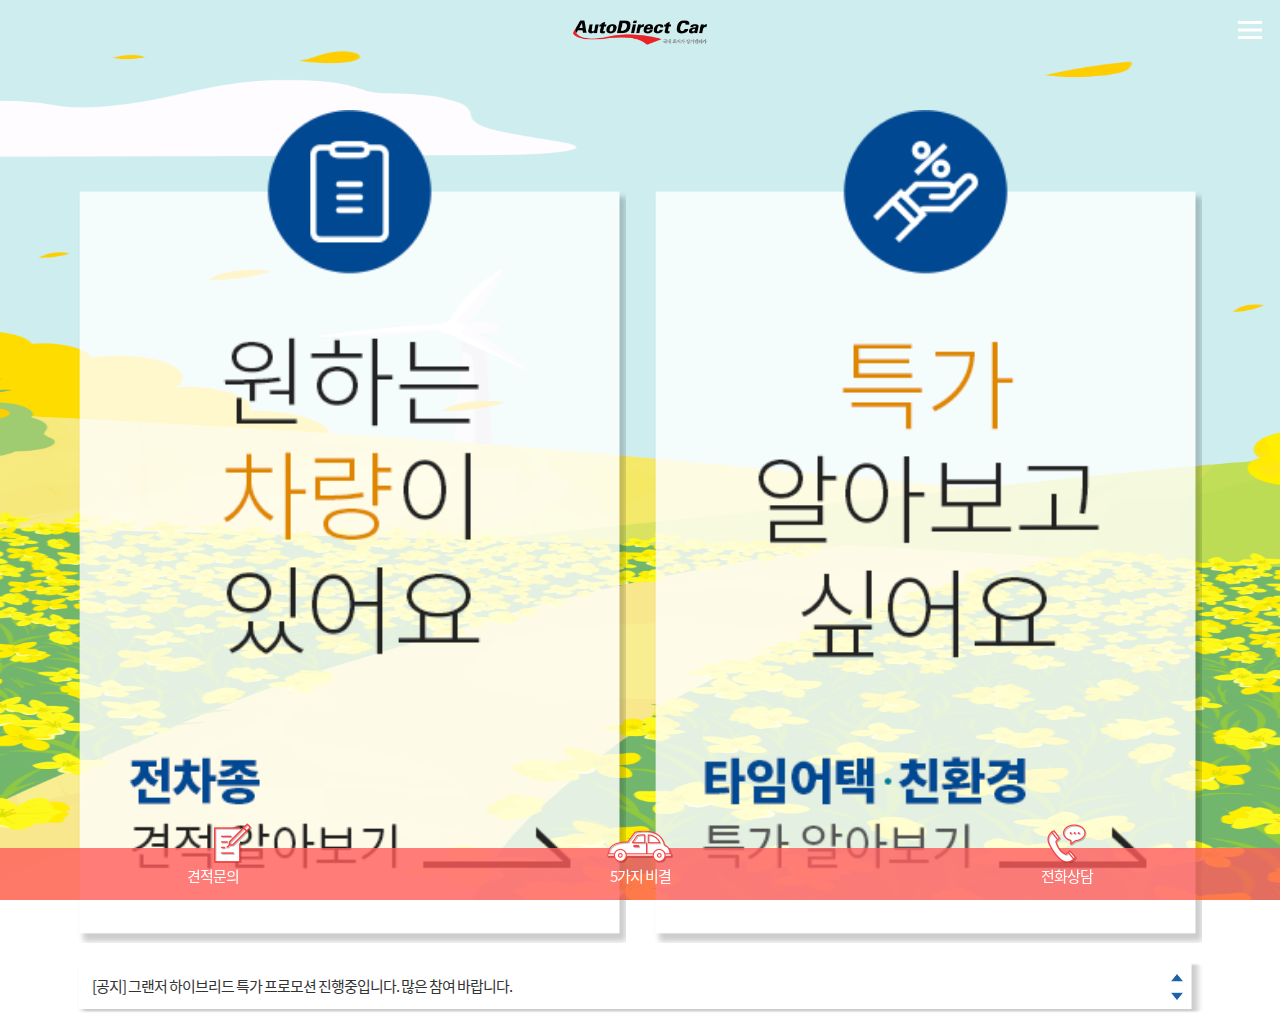
==== commit 63de3d5a: "수정사항 및 미반영분 작업" ====
--- a/index.html
+++ b/index.html
@@ -42,9 +42,9 @@
                     <li><a href="awards.html"><span>수상내역</span></a></li>
                 </ul>
                 <ul class="nav-link">
-                    <li><a href=""><span><img src="resources/img/icon_nav_blog.png"></span><span>오토공식블로그</span></a></li>
-                    <li><a href=""><span><img src="resources/img/icon_nav_youtube.png"></span><span>연애인특판팀<br>유튜브</span></a></li>
-                    <li><a href=""><span><img src="resources/img/icon_nav_talktalk.png"></span><span>네이버톡톡상담</span></a></li>
+                    <li><a href="https://m.blog.naver.com/gotapo" target="_blank"><span><img src="resources/img/icon_nav_blog.png"></span><span>오토공식블로그</span></a></li>
+                    <li><a href="https://www.youtube.com/channel/UC0AzX0f1wLPJ6fQlLYItXmQ?app=" target="_blank"><span><img src="resources/img/icon_nav_youtube.png"></span><span>연애인특판팀<br>유튜브</span></a></li>
+                    <li><a href="https://talk.naver.com/ct/wc63gq" target="_blank"><span><img src="resources/img/icon_nav_talktalk.png"></span><span>네이버톡톡상담</span></a></li>
                 </ul>
                 <div class="nav-tel">
                     <a href="tel:16445752"><span>가장빠른 상담</span><strong>1644 - 5752</strong></a>
@@ -74,10 +74,29 @@
     </div>
 </div>
 <div class="footer-menu">
-    <div class="footer-btn quotation"><a href="quotation.html"><span></span><strong>견적문의</strong></a></div>
-    <div class="footer-btn company"><a href="company.html"><span></span><strong>회사소개</strong></a></div>
+    <div class="footer-btn quotation"><a href="javascript:void(0);" class="go-quick-quo"><span></span><strong>견적문의</strong></a></div>
+    <div class="footer-btn secret"><a href="secret.html"><span></span><strong>5가지 비결</strong></a></div>
     <div class="footer-btn tel"><a href="tel:16445752"><span></span><strong>전화상담</strong></a></div>
 </div>
+
+<div class="popup-quick-quo">
+    <div class="quick-quo-box">
+        <button type="button" class="quick-quo-close"></button>
+        <div class="quick-quo-header">
+            <h2><strong>간편견적문의</strong></h2>
+            <p>간단하게 장기렌트 문의남겨주세요.</p>
+            <p>전문 플래너가 빠르게 전화드리겠습니다.</p>
+        </div>
+        <div class="quick-quo-form">
+            <div class="quick-quo-input name"><input type="text" placeholder="이름"></div>
+            <div class="quick-quo-input tel"><input type="text" placeholder="전화번호"></div>
+            <div class="quick-quo-input message"><textarea placeholder="이름"></textarea></div>
+            <div class="quick-quo-input policy"><input type="checkbox" id="quick_quo_policy"><label for="quick_quo_policy">개인정보 수집 이용등에 대한 동의</label></div>
+            <div class="quick-quo-btn"><a href="javascript:void(0)">상담요청</a></div>
+        </div>
+    </div>
+</div>
+
 <div class="popup-quotation">
     <div class="popup-box">
         <div class="popup-tt">
@@ -226,7 +245,25 @@
                         <div class="car-image"><img src="http://autoimg.danawa.com/photo/3563/model_600.png"></div>
                         <div class="car-info">
                             <strong>현대 더 뉴 그랜저 hybrid</strong>
-                            <span>2020년형 가솔린 2.5 프리미엄 초이스</span>
+                        </div>
+                        <div class="select-info">
+                            <ul>
+                                <li>
+                                    <span>선택 등급</span>
+                                    <strong>2020년형 가솔린 2.5 프리미엄 초이스</strong>
+                                </li>
+                                <li>
+                                    <span>선택 옵션</span>
+                                    <strong>2020년형 가솔린 2.5 프리미엄 초이스</strong>
+                                    <strong>2020년형 가솔린 2.5 프리미엄 초이스</strong>
+                                    <strong>2020년형 가솔린 2.5 프리미엄 초이스</strong>
+                                    <strong>2020년형 가솔린 2.5 프리미엄 초이스</strong>
+                                </li>
+                                <li>
+                                    <span>선택 색상</span>
+                                    <strong><div class="color-box" style="background-color:#ffffff"></div><span>화이트 크림 (WC9)</span></strong>
+                                </li>
+                            </ul>
                         </div>
                         <div class="price-info">
                             <strong>400,000,000</strong>
@@ -235,20 +272,21 @@
                     </div>
                 </div>
                 <div class="select-item form-area">
-                    <h3>대여 조건 선택</h3>
+                    <h3>대여 조건 선택<button type="button" class="btn-folder"></button></h3>
                     <div class="car-form select-list">
-                        <div class="form-item w50"><select><option>이용방법 선택</option></select></div>
-                        <div class="form-item w50"><select><option>이용기간 선택</option></select></div>
-                        <div class="form-item w50"><select><option>보증금 선택</option></select></div>
-                        <div class="form-item w50"><select><option>7,000,000원</option></select></div>
-                        <div class="form-item w50"><select><option>선수금 선택</option></select></div>
-                        <div class="form-item w50"><select><option>7,000,000원</option></select></div>
-                        <div class="form-item w50"><select><option>연간 주행거리 선택</option></select></div>
-                        <div class="form-item w50"><select><option>상담 가능시간 선택</option></select></div>
+                        <div class="form-item w50"><select><option>이용방법</option></select></div>
+                        <div class="form-item w50"><select><option>이용기간</option></select></div>
+                        <div class="form-item w50">
+                            <div class="radio-item"><input type="radio" id="form-radio1" name="form-radio" checked /><label for="form-radio1"><span>보증금</span></label></div>
+                            <div class="radio-item"><input type="radio" id="form-radio2" name="form-radio" /><label for="form-radio2"><span>선수금</span></label></div>
+                        </div>
+                        <div class="form-item w50"><select><option>0%</option></select></div>
+                        <div class="form-item w50"><select><option>이용방법</option></select></div>
+                        <div class="form-item w50"><select><option>상담 가능시간</option></select></div>
                     </div>
                 </div>
                 <div class="select-item form-area">
-                    <h3>고객 정보 입력 ( * 필수 )</h3>
+                    <h3>고객 정보 입력 ( * 필수 )<button type="button" class="btn-folder"></button></h3>
                     <div class="car-form input-list">
                         <div class="form-item req"><label for="user_name">이름(회사명)</label><input type="text" id="user_name"></div>
                         <div class="form-item req"><label for="user_tel">전화번호('-'제외)</label><input type="text" id="user_tel"></div>
@@ -362,6 +400,14 @@
     $('.nav').removeClass('on');
 });
 
+$('.go-quick-quo').click(function() {
+    $('.popup-quick-quo').addClass('on');
+});
+
+$('.quick-quo-close').click(function() {
+    $('.popup-quick-quo').removeClass('on');
+});
+
 $('.go-quotation').click(function() {
     $('.popup-quotation').addClass('on');
 });
--- a/resources/css/style.css
+++ b/resources/css/style.css
@@ -94,7 +94,7 @@
 .header {position:fixed;top:0;left:0;right:0;bottom:0;height:60px;background-color:#FFF;z-index:90;box-shadow:inset 0 -2px 0 0 #eee;}
 .header-wrap {position:relative;margin:0 auto;}
 .header-wrap:after {content:"";display:block;clear:both;}
-.header .nav-ctr {position:absolute;top:0;right:0;width:60px;height:60px;display:block;line-height:60px;text-align:center;font-size:0;background:url(../img/icon_header_nav.png) 50% 50% no-repeat;}
+.header .nav-ctr {position:absolute;top:0;right:0;width:60px;height:60px;display:block;line-height:60px;text-align:center;font-size:0;background:url(../img/icon_header_nav.png) 50% 50% no-repeat;background-size:40%;z-index:10;}
 .header .nav-ctr img {vertical-align:middle;height:22px;}
 .header .logo {position:absolute;top:17px;left:15px;}
 .header .logo a {display:block;}
@@ -147,7 +147,6 @@
 body#main .header {background-color:transparent;box-shadow:none;}
 body#main .header .logo {left:50%;margin-left:-67px;}
 body#main .header .nav-ctr {background-image:url(../img/icon_header_nav_white.png)}
-body#main .footer-menu {position:absolute;bottom:0;left:0;}
 
 /* Content Area */
 .content {padding-top:60px;}
@@ -170,12 +169,12 @@
 .main-notice li a {display:block;line-height:47px;white-space:nowrap;overflow:hidden;text-overflow:ellipsis;padding-left:15px;box-sizing:border-box;font-size:15px;}
 
 /* Footer Nav */
-.footer-menu {position:relative;width:100%;display:flex;}
+.footer-menu {position:fixed;bottom:0;left:0;width:100%;display:flex;}
 .footer-menu .footer-btn {flex:1;text-align:center;}
 .footer-menu .footer-btn a {display:block;}
 .footer-menu .footer-btn a span {position:relative;display:block;height:50px;background-position:50% 100%;background-size:40px 40px;background-repeat:no-repeat;margin-bottom:-15px;z-index:1;}
 .footer-menu .footer-btn.quotation a span {background-image:url(../img/icon_footer_quotation.png);background-position:55% 100%;}
-.footer-menu .footer-btn.company a span {background-image:url(../img/icon_footer_company.png)}
+.footer-menu .footer-btn.secret a span {background-size:80px 40px;background-image:url(../img/icon_footer_company.png)}
 .footer-menu .footer-btn.tel a span {background-image:url(../img/icon_footer_tel.png)}
 .footer-menu .footer-btn a strong {display:block;background-color:rgba(255,92,92,0.8);color:#fff;padding:17px 0 13px 0;font-weight:400;}
 
@@ -337,9 +336,38 @@
 .list-paging a.btn-paging.next {background-position:100% 0;}
 .list-paging a.btn-paging.next:hover {background-position:100% -30px;}
 
-.footer {padding:30px 0;background-color:#e0e0e0;color:#777;font-size:14px;line-height:18px;}
+.footer {padding:30px 0 110px 0;background-color:#e0e0e0;color:#777;font-size:14px;line-height:18px;z-index:10;}
 .footer .company-tt {padding-bottom:5px;font-size:16px;font-weight:500;color:#777;}
 .footer p {font-size:11px;font-weight:400;padding:0 20px;color:#777;}
+
+.popup-quick-quo {position:fixed;top:0;left:0;right:0;bottom:0;z-index:100;display:none;background-color:rgba(0,0,0,0.6);z-index:91;}
+.popup-quick-quo.on {display:block;}
+.quick-quo-close {position:absolute;top:-41px;right:0;background:transparent url(../img/quick_quo_close.png) 0 0 no-repeat;width:100px;height:41px;background-size:100%;border:0 none;}
+.popup-quick-quo .quick-quo-box {position:absolute;bottom:0;left:0;right:0;padding:20px;background-color:#fff;box-shadow:0 0 20px rgba(0,0,0,0.3)}
+.quick-quo-box .quick-quo-header {padding:0 0 10px 0;}
+.quick-quo-box .quick-quo-header h2 {position:relative;padding-bottom:5px;}
+.quick-quo-box .quick-quo-header h2:after {content:"";display:block;position:absolute;bottom:10px;left:0;right:0;width:100%;height:1px;background-color:#004891;}
+.quick-quo-box .quick-quo-header h2 strong {position:relative;display:inline-block;font-size:30px;font-weight:600;color:#004891;padding-right:5px;}
+.quick-quo-box .quick-quo-header h2 strong:before {content:"";display:block;position:absolute;bottom:5px;left:0;right:0;width:100%;height:1px;background-color:#fff;z-index:2;}
+.quick-quo-box .quick-quo-header p {font-size:15px;line-height:20px;font-weight:400;}
+.quick-quo-form:after {content:"";display:block;clear:both;}
+.quick-quo-form .quick-quo-input {float:left;width:100%;padding:5px 0;box-sizing:border-box;}
+.quick-quo-form .quick-quo-input.name {width:40%;padding-right:5px;}
+.quick-quo-form .quick-quo-input.tel {width:60%;padding-left:5px;}
+.quick-quo-form .quick-quo-input.message {padding-bottom:0;}
+.quick-quo-form .quick-quo-input.policy {padding:0;}
+.quick-quo-form .quick-quo-input input[type="text"] {border:1px solid #d0d0d0;height:35px;line-height:33px;padding:0 10px;box-sizing:border-box;width:100%;font-size:14px;}
+.quick-quo-form .quick-quo-input textarea {border:1px solid #d0d0d0;height:72px;line-height:20px;padding:5px 10px;box-sizing:border-box;width:100%;font-size:14px;resize:none;}
+.quick-quo-form .quick-quo-input input[type="checkbox"] {display:none;}
+.quick-quo-form .quick-quo-input input[type="checkbox"] + label {display:inline-block;font-size:14px;color:#666;vertical-align:middle;}
+.quick-quo-form .quick-quo-input input[type="checkbox"] + label:before {content:"";display:inline-block;width:12px;height:12px;border:1px solid #d0d0d0;margin-right:5px;vertical-align:middle;}
+.quick-quo-form .quick-quo-input input[type="checkbox"]:checked + label {color:#ff5c5c;}
+.quick-quo-form .quick-quo-input input[type="checkbox"]:checked + label:before {background-color:#ff5c5c;border-color:#ff5c5c;}
+.quick-quo-form .quick-quo-btn {clear:both;padding-top:10px;}
+.quick-quo-form .quick-quo-btn a {display:block;background-color:#ff5c5c;text-align:center;height:40px;line-height:40px;color:#fff;font-size:16px;font-weight:500;}
+
+
+
 
 .popup-quotation {position:fixed;top:0;left:0;right:0;bottom:0;z-index:100;display:none;}
 .popup-quotation.on {display:block;}
@@ -389,8 +417,8 @@
 .popup-quotation .select-item ul li input[type="radio"] + label > strong,
 .popup-quotation .select-item ul li input[type="checkbox"] + label > strong {position:absolute;top:0;right:20px;line-height:26px;font-weight:400;font-size:14px;text-align:right;}
 .popup-quotation .select-item ul li input[type="radio"]:checked + label:before,
-.popup-quotation .select-item ul li input[type="checkbox"]:checked + label:before {border:2px solid #e00000;background:#fff url(../img/pop_select_check.png) 50% 50% no-repeat;}
-.popup-quotation .select-item ul li input[type="radio"]:checked + label:before {background:#e00000;}
+.popup-quotation .select-item ul li input[type="checkbox"]:checked + label:before {border:2px solid #d70000;background:#fff url(../img/pop_select_check.png) 50% 50% no-repeat;}
+.popup-quotation .select-item ul li input[type="radio"]:checked + label:before {background:#d70000;}
 .popup-quotation .select-item .more-btn {padding:20px 0;text-align:center;clear:both;}
 .popup-quotation .select-item .more-btn button {padding:6px 60px;font-size:16px;font-weight:600;color:#777;border:1px solid #777;background-color:#fff;cursor:pointer;}
 .popup-quotation .select-item .more-btn button:hover {background-color:#f2f2f2;}
@@ -404,7 +432,7 @@
 .popup-quotation .select-item.car-brand ul li label .brand-img img {max-width:45px;max-height:45px;vertical-align:middle;}
 .popup-quotation .select-item.car-brand ul li input[type="radio"] + label > span {display:block;white-space:nowrap;text-overflow:ellipsis;overflow:hidden;padding:0 5px 10px 5px;}
 .popup-quotation .select-item.car-brand ul li input[type="radio"]:checked + label {background-color:transparent;}
-.popup-quotation .select-item.car-brand ul li input[type="radio"]:checked + label .brand-img {border:3px solid #e00000;line-height:65px;}
+.popup-quotation .select-item.car-brand ul li input[type="radio"]:checked + label .brand-img {border:3px solid #d70000;line-height:65px;}
 
 
 .popup-quotation .select-item.car-lists ul {padding:0;}
@@ -412,13 +440,12 @@
 .popup-quotation .select-item.car-lists input[type="radio"] + label {position:relative;height:100px;padding-left:135px;border:3px solid transparent;}
 .popup-quotation .select-item.car-lists input[type="radio"] + label:before {display:none;}
 .popup-quotation .select-item.car-lists ul li input[type="radio"] + label > span {display:block;white-space:nowrap;text-overflow:ellipsis;overflow:hidden;padding:0 5px 10px 5px;}
-.popup-quotation .select-item.car-lists ul li input[type="radio"]:checked + label {background-color:transparent;border:3px solid #e00000;}
+.popup-quotation .select-item.car-lists ul li input[type="radio"]:checked + label {background-color:transparent;border:3px solid #d70000;}
 .popup-quotation .select-item.car-lists ul li label .car-image {position:absolute;top:0;left:0;width:120px;height:100px;line-height:100px;}
 .popup-quotation .select-item.car-lists ul li label .car-image img {max-width:120px;max-height:100px;vertical-align:middle;}
 .popup-quotation .select-item.car-lists ul li label .car-name {padding-top:14px;font-size:16px;font-weight:600;line-height:30px;}
-.popup-quotation .select-item.car-lists ul li label .car-price {font-size:14px;color:#e00000;letter-spacing:0;line-height:25px;}
+.popup-quotation .select-item.car-lists ul li label .car-price {font-size:14px;color:#d70000;letter-spacing:0;line-height:25px;}
 .popup-quotation .select-item.car-lists ul li label .car-desc {font-size:12px;color:#555;line-height:16px;}
-
 
 .popup-quotation .select-item.car-color ul {padding:10px 10px 20px 10px;box-sizing:border-box;}
 .popup-quotation .select-item.car-color ul:after {content:"";display:block;clear:both;}
@@ -426,7 +453,7 @@
 .popup-quotation .select-item.car-color ul li input[type="radio"] {display:none;}
 .popup-quotation .select-item.car-color ul li input[type="radio"] + label {display:inline-block;padding:8px 8px 0 8px;margin:0 auto;height:90px;overflow:hidden;border:2px solid transparent;box-sizing:border-box;cursor:pointer;white-space:inherit;background-color:#fff;}
 .popup-quotation .select-item.car-color ul li input[type="radio"] + label:before {display:none;}
-.popup-quotation .select-item.car-color ul li input[type="radio"]:checked + label {border:2px solid #e00000;}
+.popup-quotation .select-item.car-color ul li input[type="radio"]:checked + label {border:2px solid #d70000;}
 .popup-quotation .select-item.car-color ul li .color-box {display:inline-block;width:60px;height:20px;border:1px solid #bdbdbd;box-sizing:border-box;}
 .popup-quotation .select-item.car-color ul li input[type="radio"] + label > span {display:block;font-size:13px;line-height:15px;color:#555;}
 
@@ -435,9 +462,20 @@
 .popup-quotation .select-item.car-price .car-price .car-image img {max-height:100px;vertical-align:middle;}
 .popup-quotation .select-item.car-price .car-price .car-info strong {display:block;text-align:center;font-size:20px;}
 .popup-quotation .select-item.car-price .car-price .car-info span {display:block;text-align:center;}
-.popup-quotation .select-item.car-price .car-price .price-info {text-align:center;color:#e00000;}
-.popup-quotation .select-item.car-price .car-price .price-info strong {font-size:42px;font-weight:600;}
-.popup-quotation .select-item.car-price .car-price .price-info span {font-size:28px;}
+.popup-quotation .select-item.car-price .car-price .price-info {text-align:center;color:#d70000;}
+.popup-quotation .select-item.car-price .car-price .price-info strong {font-size:40px;font-weight:600;}
+.popup-quotation .select-item.car-price .car-price .price-info span {font-size:24px;}
+
+.popup-quotation .select-item.car-price .car-price .select-info {border-top:1px solid #222;border-bottom:1px solid #222;margin:10px 20px;}
+.popup-quotation .select-item.car-price .car-price .select-info ul {padding:0;}
+.popup-quotation .select-item.car-price .car-price .select-info li {position:relative;padding:10px 0;border-top:1px solid #bcbcbc;height:auto;}
+.popup-quotation .select-item.car-price .car-price .select-info li:first-child {border-top:0 none;}
+.popup-quotation .select-item.car-price .car-price .select-info li > span {position:absolute;top:10px;left:10px;line-height:18px;font-weight:500;font-size:14px;}
+.popup-quotation .select-item.car-price .car-price .select-info li:last-child > span {top:12px;}
+.popup-quotation .select-item.car-price .car-price .select-info li > strong {display:block;padding-left:80px;padding-bottom:5px;font-size:14px;line-height:18px;font-weight:400;}
+.popup-quotation .select-item.car-price .car-price .select-info li > strong:only-of-type {padding-left:80px;padding-bottom:0;}
+.popup-quotation .select-item.car-price .car-price .select-info li .color-box {display:inline-block;width:40px;height:20px;vertical-align:middle;border:1px solid #bcbcbc;box-sizing:border-box;}
+.popup-quotation .select-item.car-price .car-price .select-info li .color-box + span {vertical-align:middle;padding-left:10px;}
 
 .popup-quotation .select-item.form-area .car-form {padding:20px 10px 10px 20px;}
 .popup-quotation .select-item.form-area .car-form:after {content:"";display:block;clear:both;}
@@ -447,16 +485,22 @@
 .popup-quotation .select-item.form-area .form-item input {height:40px;border:1px solid #ccc;width:100%;margin:0;padding:0 0 0 10px;box-sizing:border-box;font-size:14px;background-color:#fff;}
 .popup-quotation .select-item.form-area .form-item select {cursor:pointer;}
 .popup-quotation .select-item.form-area .form-item label {position:absolute;display:block;top:0;left:0;height:40px;line-height:40px;font-size:14px;}
-.popup-quotation .select-item.form-area .form-item.req label:after {content:"*";display:inline-block;color:#e00000;font-size:16px;padding-left:3px;}
+.popup-quotation .select-item.form-area .form-item.req label:after {content:"*";display:inline-block;color:#d70000;font-size:16px;padding-left:3px;}
 .popup-quotation .select-item.form-area .car-form.input-list .form-item {padding-left:110px;}
+.popup-quotation .select-item.form-area .radio-item {display:inline-block;}
+.popup-quotation .select-item.form-area .radio-item input[type="radio"] {display:none;}
+.popup-quotation .select-item.form-area .radio-item input[type="radio"] + label {position:relative;display:block;white-space:nowrap;overflow:hidden;text-overflow:ellipsis;cursor:pointer;padding:0 15px 0 0;height:35px;line-height:35px;}
+.popup-quotation .select-item.form-area .radio-item input[type="radio"] + label:before {content:"";display:inline-block;width:16px;height:16px;background:#fff;border:1px solid #bdbdbd;margin-right:6px;vertical-align:middle;box-sizing:border-box;border-radius:50%;}
+.popup-quotation .select-item.form-area .radio-item input[type="radio"] + label > span {display:inline-block;line-height:26px;vertical-align:middle;}
+.popup-quotation .select-item.form-area .radio-item input[type="radio"]:checked + label:before {background:#d70000;border-color:#d70000;}
 
 .popup-quotation .popup-footer {clear:both;padding:10px 0;text-align:center;border-top:1px solid #222;}
 .popup-quotation .popup-footer .user-agree {font-size:14px;}
 .popup-quotation .popup-footer .footer-btnarea {padding-top:15px;}
-.popup-quotation .popup-footer .quotation-btn {display:inline-block;padding:7px 80px;background-color:#e00000;color:#fff;border:0 none;border-bottom:4px solid #af0000;font-size:20px;cursor:pointer;}
-.popup-quotation .popup-footer .quotation-btn:hover {border-bottom-color:#e00000;}
-.popup-quotation .popup-footer .quotation-submit {display:inline-block;padding:10px 100px;background-color:#e00000;color:#fff;border:0 none;border-bottom:4px solid #af0000;font-size:20px;cursor:pointer;}
-.popup-quotation .popup-footer .quotation-submit:hover {border-bottom-color:#e00000;}
+.popup-quotation .popup-footer .quotation-btn {display:inline-block;padding:7px 80px;background-color:#d70000;color:#fff;border:0 none;border-bottom:4px solid #af0000;font-size:20px;cursor:pointer;}
+.popup-quotation .popup-footer .quotation-btn:hover {border-bottom-color:#d70000;}
+.popup-quotation .popup-footer .quotation-submit {display:inline-block;padding:10px 100px;background-color:#d70000;color:#fff;border:0 none;border-bottom:4px solid #af0000;font-size:20px;cursor:pointer;}
+.popup-quotation .popup-footer .quotation-submit:hover {border-bottom-color:#d70000;}
 
 .popup-policy {position:fixed;top:0;left:0;right:0;bottom:0;z-index:100;display:none;}
 .popup-policy.on {display:block;}
@@ -478,10 +522,10 @@
 .policy-ctn th,
 .policy-ctn td {border:1px solid #bcbcbc;font-size:13px;padding:8px 10px;color:#555;}
 .policy-ctn th {background-color:#f2f2f2;font-weight:400;}
-.policy-ctn p {color:#e00000;padding-top:5px;font-size:13px;font-weight:300;}
+.policy-ctn p {color:#d70000;padding-top:5px;font-size:13px;font-weight:300;}
 
 .popup-policy .popup-footer {clear:both;padding:20px 0;text-align:center;}
 .popup-policy .popup-footer .user-agree {font-size:14px;}
 .popup-policy .popup-footer .footer-btnarea {padding-top:15px;}
-.popup-policy .popup-footer .policy-submit {display:inline-block;padding:10px 100px;background-color:#e00000;color:#fff;border:0 none;border-bottom:4px solid #af0000;font-size:20px;cursor:pointer;}
-.popup-policy .popup-footer .policy-submit:hover {border-bottom-color:#e00000;}
+.popup-policy .popup-footer .policy-submit {display:inline-block;padding:10px 100px;background-color:#d70000;color:#fff;border:0 none;border-bottom:4px solid #af0000;font-size:20px;cursor:pointer;}
+.popup-policy .popup-footer .policy-submit:hover {border-bottom-color:#d70000;}
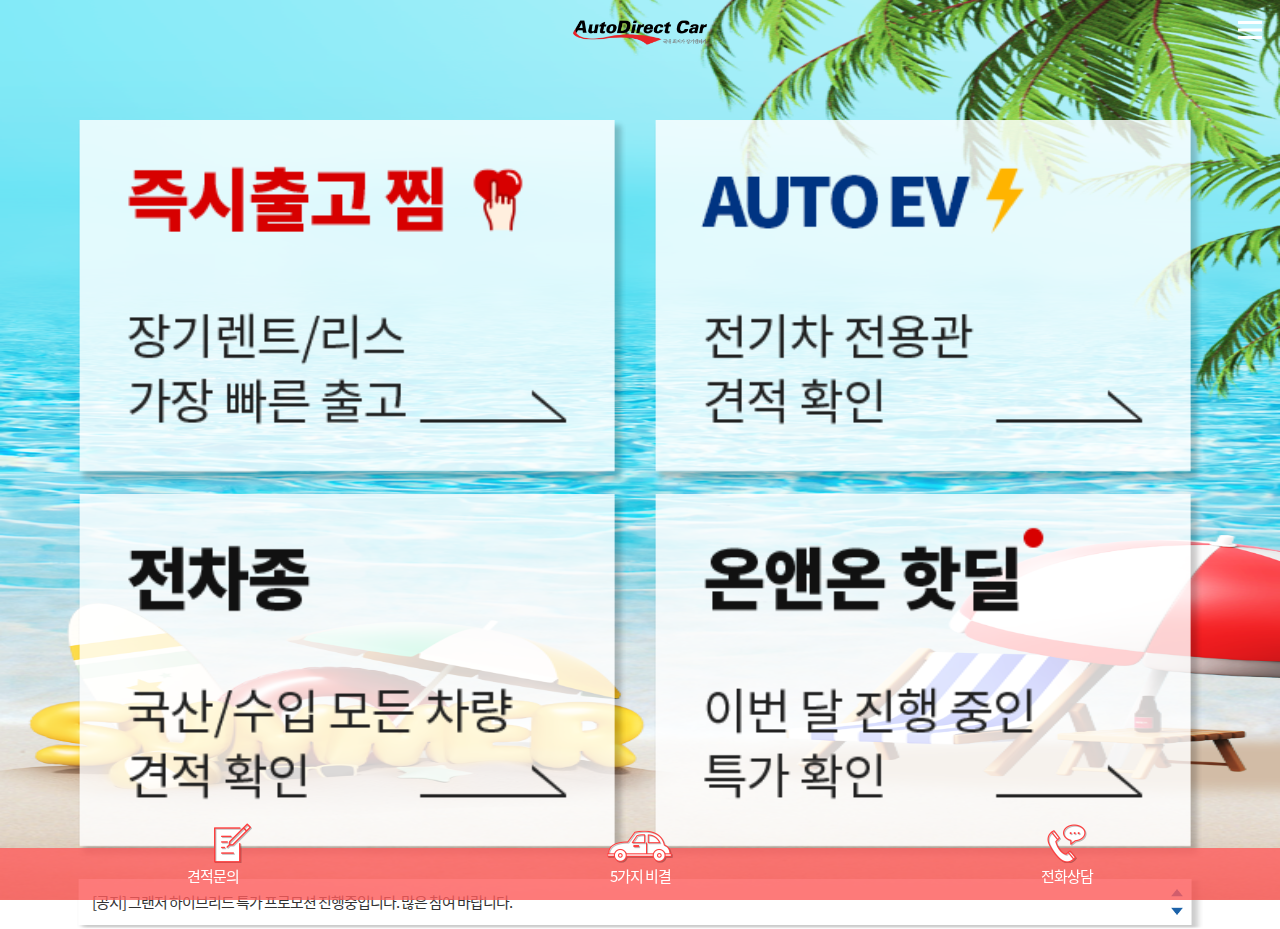
==== commit 086fa80e: "즉시출고 추가" ====
--- a/index.html
+++ b/index.html
@@ -28,7 +28,7 @@
                 </h2>
                 <h3 class="sale">SALE</h3>
                 <ul class="nav-sale">
-                    <li><a href="time_attack.html"><span>타임어택<br>특가</span></a></li>
+                    <li><a href="time_attack.html"><span>즉시출고</span></a></li>
                     <li><a href="ecocar.html"><span>친환경<br>특가</span></a></li>
                     <li><a href="hotdeal.html"><span>온앤온<br>핫딜</span></a></li>
                 </ul>
@@ -43,13 +43,13 @@
                 </ul>
                 <ul class="nav-link">
                     <li><a href="https://m.blog.naver.com/gotapo" target="_blank"><span><img src="resources/img/icon_nav_blog.png"></span><span>오토공식블로그</span></a></li>
-                    <li><a href="https://www.youtube.com/channel/UC0AzX0f1wLPJ6fQlLYItXmQ?app=" target="_blank"><span><img src="resources/img/icon_nav_youtube.png"></span><span>연애인특판팀<br>유튜브</span></a></li>
-                    <li><a href="https://talk.naver.com/ct/wc63gq" target="_blank"><span><img src="resources/img/icon_nav_talktalk.png"></span><span>네이버톡톡상담</span></a></li>
+                    <li><a href="https://www.youtube.com/channel/UC0AzX0f1wLPJ6fQlLYItXmQ?app=" target="_blank"><span><img src="resources/img/icon_nav_youtube.png"></span><span>오토공식유튜브</span></a></li>
+                    <li><a href="https://talk.naver.com/ct/wc63gq" target="_blank"><span><img src="resources/img/icon_nav_kakao.png"></span><span>카카오채널상담</span></a></li>
                 </ul>
                 <div class="nav-tel">
                     <a href="tel:16445752"><span>가장빠른 상담</span><strong>1644 - 5752</strong></a>
                     <span>상담가능시간</span>
-                    <span>평일 : 10:00 ~ 18:30 / 주말 및 공휴일 : 13:00 ~ 17:00</span>
+                    <span>평일 : 10:00 ~ 18:30 / 주말 및 공휴일 : 상담 접수 가능</span>
                 </div>
             </div>
         </div>
@@ -57,8 +57,10 @@
 </div>
 <div class="content">
     <div class="main-btns">
-        <div class="main-btn left"><a href="javascript:void(0)" class="go-quotation"><img src="resources/img/main_btn_quotation.png"></a></div>
-        <div class="main-btn right"><a href="time_attack.html"><img src="resources/img/main_btn_special.png"></a></div>
+        <div class="main-btn left"><a href="direct_car.html"><img src="resources/img/main_btn_1.png"></a></div>
+        <div class="main-btn right"><a href="time_attack.html"><img src="resources/img/main_btn_2.png"></a></div>
+        <div class="main-btn left"><a href="javascript:void(0)" class="go-quotation"><img src="resources/img/main_btn_3.png"></a></div>
+        <div class="main-btn right"><a href="time_attack.html"><img src="resources/img/main_btn_4.png"></a></div>
     </div>
     <div class="main-notice">
         <a href="notice.html" class="main-notice-btn"></a>
--- a/resources/css/style.css
+++ b/resources/css/style.css
@@ -112,7 +112,7 @@
 .header .nav h3.menu {background-color:#fd9706;}
 .header .nav ul:after {content:"";display:block;clear:both;}
 
-.header .nav ul.nav-sale {display:flex;}
+.header .nav ul.nav-sale {display:flex;align-items:center;}
 .header .nav ul.nav-sale li {flex:1;border-left:1px solid #e6e6e6;}
 .header .nav ul.nav-sale li a {display:block;text-align:center;padding:15px 0;line-height:18px;font-size:15px;color:#222;}
 .header .nav ul.nav-sale li:first-child {border-left:0 none;}
@@ -125,7 +125,7 @@
 .header .nav ul.nav-link {display:flex;}
 .header .nav ul.nav-link li {flex:1;border-left:1px solid #e6e6e6;border-bottom:1px solid #e6e6e6;}
 .header .nav ul.nav-link li a {display:block;text-align:center;padding:10px 0 7px 0;line-height:16px;font-size:14px;color:#222;}
-.header .nav ul.nav-link li a span {display:block;}
+.header .nav ul.nav-link li a span {display:block;line-height:24px;}
 .header .nav ul.nav-link li a span img {height:25px;}
 .header .nav ul.nav-link li:nth-child(1) a span,
 .header .nav ul.nav-link li:nth-child(3) a span {line-height:24px;}
@@ -156,7 +156,7 @@
 .ctn-nav .nav-item.on {background-color:#777;color:#fff;}
 
 .main-btns {padding-top:50px;font-size:0;}
-.main-btns .main-btn {display:inline-block;width:45%;}
+.main-btns .main-btn {display:inline-block;width:45%;margin-top:10px;}
 .main-btns .main-btn.left {margin-left:5%;}
 .main-btns .main-btn.right {margin-right:5%;}
 .main-btns .main-btn a {display:block;font-size:0;text-align:center;}
@@ -181,7 +181,7 @@
 /* Time Attack */
 .car-list-header {width:100%;}
 .car-list-wrap {position:relative;margin:0 auto;}
-.car-sale-type {font-size:0;margin-left:-20px;}
+.car-sale-type {font-size:0;}
 .car-sale-type span {display:inline-block;width:80px;text-align:center;height:20px;line-height:20px;color:#FFF;background-color:#232323;font-size:13px;letter-spacing:0;}
 .car-sale-type span.type1 {background-color:#d70000;}
 .car-sale-type span.type2 {background-color:#0020ab;}
@@ -193,9 +193,9 @@
 .car-ecocar-type.plugin_hybrid {width:61px;}
 .car-ecocar-type.electric_car {width:30px;background-position:100% 0;}
 
-
+.car-list-item:first-child {margin-top:20px;}
 .car-list-item {position:relative;padding:0 20px;}
-.car-list-item .car-info .car-image {text-align:center;height:200px;line-height:200px;}
+.car-list-item .car-info .car-image {position:relative;text-align:center;height:200px;line-height:200px;}
 .car-list-item .car-info .car-image img {max-width:300px;max-height:200px;vertical-align:middle;}
 .car-list-item .car-info .car-name {position:relative;padding:10px 0;border-top:2px solid #222;border-bottom:1px solid #bcbcbc;}
 .car-list-item .car-info .car-name strong {display:block;font-size:18px;font-weight:600;line-height:24px;padding-right:100px;}
@@ -230,6 +230,27 @@
 .timeattack-header .timeattack-img img {width:100%;}
 .timeattack-header .timeattack-counter {position:absolute;bottom:24%;width:310px;left:0;right:0;margin:0 auto;height:50px;line-height:48px;font-size:42px;letter-spacing:15px;box-sizing:border-box;padding-left:5px;font-weight:600;color:#121212;z-index:3;background:url(../img/bg_counter.png) 50% 50% no-repeat;background-size:100% 50px;}
 
+/* Direct Car */
+.direct-car-img {font-size:0;}
+.direct-car-img img {width:100%;}
+.car-list.direct-car  .car-count {position:absolute;bottom:15px;right:0;width:60px;height:60px;background-color:#d70000;color:#fff;padding-top:5px;box-sizing:border-box;}
+.car-list.direct-car  .car-count span {display:block;text-align:center;font-weight:500;font-size:13px;line-height:15px;}
+.car-list.direct-car  .car-count strong {display:block;text-align:center;font-weight:600;font-size:30px;line-height:38px;font-family:verdana;}
+.car-list.direct-car .car-sale-type span {margin:5px 5px 0 0;}
+.car-list.direct-car .car-sale-type span.type1 {background-color:#b200fc;}
+.car-list.direct-car .car-list-item .car-info .car-name span {display:block;font-size:13px;color:#555;}
+.car-list.direct-car .car-deatail-info {padding:10px 0 15px 0;border-bottom:2px solid #222;}
+.car-list.direct-car .car-deatail-info table {table-layout:fixed;}
+.car-list.direct-car .car-deatail-info th {color:#555;font-weight:400;text-align:left;vertical-align:top;font-size:16px;line-height:24px;padding:4px 0;}
+.car-list.direct-car .car-deatail-info td {vertical-align:top;font-size:16px;line-height:24px;color:#222;padding:4px 0;}
+.car-list.direct-car .car-deatail-info td span {display:block;}
+.car-list.direct-car .car-deatail-info td.detail-car-price strong {font-size:18px;font-weight:600;letter-spacing:0;}
+.car-list.direct-car .car-deatail-info td.detail-car-price span {display:inline-block;padding-left:5px;font-weight:300;color:#555;}
+.car-list.direct-car .car-list-item .btn-area button {border-color:#f04a5e;background-color:#f04a5e;text-align:center;padding:0;line-height: 30px;height: 50px;font-size: 0;}
+.car-list.direct-car .car-list-item .btn-area button img {height:30px;vertical-align:middle;}
+.car-list.direct-car .car-list-item .sold-out {position:absolute;top:5px;left:5%;right:5%;bottom:30px;background-color:rgba(0,0,0,0.8);display:none;align-items:center;justify-content:center;font-size:50px;color:#fff;text-align:center;font-weight:800;line-height:60px;}
+.car-list.direct-car .car-list-item.soldout .sold-out {display:flex;}
+
 /* ECO Header */
 .eco-header {position:relative;font-size:0;} 
 .eco-header img {width:100%;}
@@ -413,7 +434,7 @@
 .popup-quotation .select-item ul li input[type="checkbox"] + label:before {content:"";display:inline-block;width:16px;height:16px;background:#fff;border:1px solid #bdbdbd;margin-right:6px;vertical-align:middle;box-sizing:border-box;}
 .popup-quotation .select-item ul li input[type="radio"] + label:before {border-radius:50%;}
 .popup-quotation .select-item ul li input[type="radio"] + label > span,
-.popup-quotation .select-item ul li input[type="checkbox"] + label > span {display:inline-block;line-height:26px;vertical-align:middle;}
+.popup-quotation .select-item ul li input[type="checkbox"] + label > span {line-height:26px;vertical-align:middle;}
 .popup-quotation .select-item ul li input[type="radio"] + label > strong,
 .popup-quotation .select-item ul li input[type="checkbox"] + label > strong {position:absolute;top:0;right:20px;line-height:26px;font-weight:400;font-size:14px;text-align:right;}
 .popup-quotation .select-item ul li input[type="radio"]:checked + label:before,
